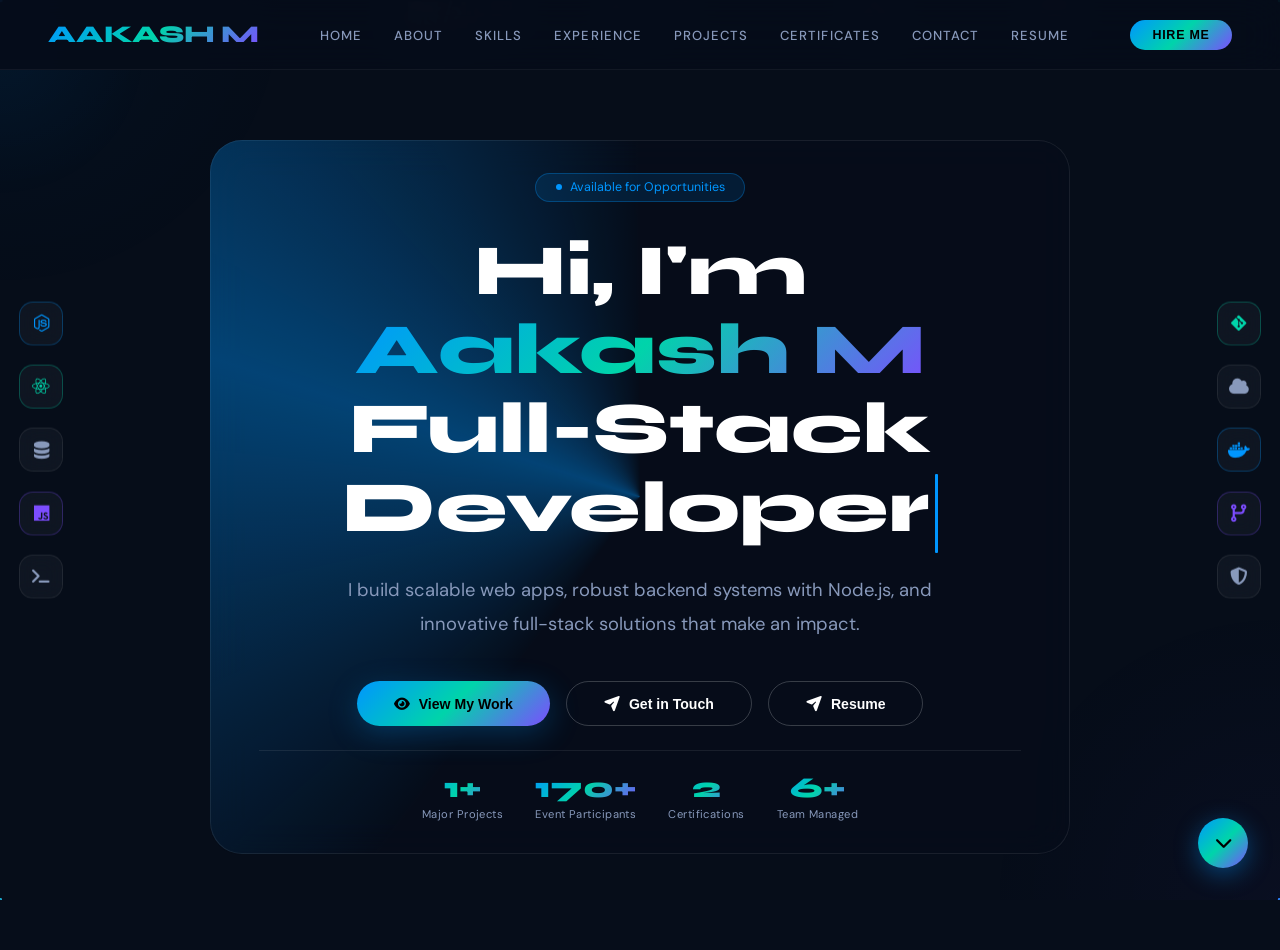
==== index.html @ 6f98de16 "Update index.html" ====
<!DOCTYPE html>
<html lang="en">

<head>
  <meta charset="UTF-8">
  <meta name="viewport" content="width=device-width, initial-scale=1.0, viewport-fit=cover">
  <title>Aakash M | Full-Stack Dev Portfolio</title>
  <link
    href="https://fonts.googleapis.com/css2?family=Syne:wght@400;600;700;800&family=DM+Sans:wght@300;400;500;600;700&display=swap"
    rel="stylesheet">
  <link rel="stylesheet" href="css/all.min.css">
  <link rel="icon" href="image/dp.png" type="image/png">
  <style>
    * {
      margin: 0;
      padding: 0;
      box-sizing: border-box;
    }

    :root {
      --c1: #0096FF;
      --c2: #00D4AA;
      --c3: #7C4DFF;
      --c4: #00B0FF;
      --bg: #060D1A;
      --bg2: #0d1525;
      --bg3: #1a2235;
      --text: #FFFFFF;
      --muted: #8899BB;
      --grad: linear-gradient(135deg, #0096FF, #00D4AA, #7C4DFF);
      --grad2: linear-gradient(135deg, #00D4AA, #0096FF);
    }

    body {
      font-family: 'DM Sans', sans-serif;
      background: var(--bg);
      color: var(--text);
      overflow: hidden;
      height: 100vh;
    }

    /* INTRO SPLASH */
    #intro-splash {
      position: fixed;
      inset: 0;
      z-index: 9999;
      background: var(--bg);
      display: flex;
      align-items: center;
      justify-content: center;
      flex-direction: column;
      animation: splashOut 0.7s ease 2.8s forwards;
    }

    @keyframes splashOut {
      to {
        opacity: 0;
        visibility: hidden;
        pointer-events: none;
      }
    }

    .splash-media {
      width: 140px;
      height: 140px;
      border-radius: 50%;
      overflow: hidden;
      box-shadow: 0 0 0 0 rgba(0, 150, 255, 0.4);
      animation: splashPop 0.8s cubic-bezier(0.2, 0.9, 0.4, 1.1) 0.1s both, splashPulse 1.5s infinite 1s;
      border: 3px solid var(--c1);
      margin-bottom: 0.5rem;
      background: var(--bg3);
    }

    .splash-media video,
    .splash-media img {
      width: 100%;
      height: 100%;
      object-fit: cover;
    }

    @keyframes splashPop {
      from {
        opacity: 0;
        transform: scale(0.5) translateY(20px);
      }

      to {
        opacity: 1;
        transform: scale(1) translateY(0);
      }
    }

    @keyframes splashPulse {
      0% {
        box-shadow: 0 0 0 0 rgba(0, 150, 255, 0.5)
      }

      70% {
        box-shadow: 0 0 0 25px rgba(0, 150, 255, 0)
      }

      100% {
        box-shadow: 0 0 0 0 rgba(0, 150, 255, 0)
      }
    }

    .page-loader {
      position: fixed;
      inset: 0;
      z-index: 1005;
      background: var(--bg);
      display: flex;
      flex-direction: column;
      align-items: center;
      justify-content: center;
      opacity: 0;
      visibility: hidden;
      transition: opacity 0.35s ease, visibility 0.35s ease;
    }

    .page-loader.active {
      opacity: 1;
      visibility: visible;
    }

    .premium-loader {
      width: 65px;
      height: 65px;
      border-radius: 50%;
      position: relative;
      box-shadow: inset 0 0 0 3px rgba(255, 255, 255, 0.06);
    }

    .premium-loader::before,
    .premium-loader::after {
      content: '';
      position: absolute;
      inset: 0;
      border-radius: 50%;
      border: 3px solid transparent;
    }

    .premium-loader::before {
      border-top-color: var(--c1);
      border-bottom-color: var(--c3);
      animation: spinRing 1.5s cubic-bezier(0.68, -0.55, 0.265, 1.55) infinite;
      filter: drop-shadow(0 0 8px var(--c1));
    }

    .premium-loader::after {
      border-left-color: var(--c2);
      border-right-color: var(--c1);
      inset: 10px;
      animation: spinRing 1.2s linear infinite reverse;
    }

    .pl-text {
      margin-top: 1.5rem;
      font-family: 'Syne', sans-serif;
      font-weight: 800;
      font-size: 0.85rem;
      letter-spacing: 0.25em;
      background: var(--grad);
      -webkit-background-clip: text;
      background-clip: text;
      -webkit-text-fill-color: transparent;
      animation: pulseText 1.5s ease-in-out infinite;
    }

    @keyframes pulseText {

      0%,
      100% {
        opacity: 0.4;
        transform: scale(0.98);
      }

      50% {
        opacity: 1;
        transform: scale(1);
      }
    }

    .splash-bar-wrap {
      width: 200px;
      height: 3px;
      background: rgba(255, 255, 255, 0.1);
      border-radius: 3px;
      margin-top: 2rem;
      overflow: hidden;
    }

    .splash-bar {
      height: 100%;
      background: var(--grad);
      border-radius: 3px;
      animation: splashLoad 2.2s ease 0.5s both;
    }

    @keyframes splashLoad {
      from {
        width: 0
      }

      to {
        width: 100%
      }
    }

    .splash-sub {
      font-size: 0.8rem;
      letter-spacing: 0.2em;
      color: var(--muted);
      text-transform: uppercase;
      margin-top: 1rem;
      animation: fadeIn 0.5s ease 0.8s both;
    }

    @keyframes fadeIn {
      from {
        opacity: 0
      }

      to {
        opacity: 1
      }
    }

    #particles-canvas {
      position: fixed;
      inset: 0;
      z-index: 0;
      pointer-events: none;
    }

    .video-background {
      position: fixed;
      inset: 0;
      z-index: -2;
      overflow: hidden;
    }

    .video-background video {
      position: absolute;
      top: 50%;
      left: 50%;
      min-width: 100%;
      min-height: 100%;
      transform: translate(-50%, -50%);
      object-fit: cover;
    }

    .video-overlay {
      position: fixed;
      inset: 0;
      background: rgba(6, 13, 26, 0.88);
      z-index: -1;
    }

    nav {
      position: fixed;
      top: 0;
      left: 0;
      right: 0;
      z-index: 1000;
      background: rgba(6, 13, 26, 0.92);
      backdrop-filter: blur(20px);
      border-bottom: 1px solid rgba(255, 255, 255, 0.05);
      display: flex;
      align-items: center;
      justify-content: space-between;
      padding: 0 3rem;
      height: 70px;
    }

    .nav-logo {
      font-family: 'Syne', sans-serif;
      font-weight: 800;
      font-size: 1.5rem;
      background: var(--grad);
      -webkit-background-clip: text;
      background-clip: text;
      -webkit-text-fill-color: transparent;
      cursor: pointer;
      letter-spacing: -0.01em;
    }

    .nav-links {
      display: flex;
      gap: 2rem;
      list-style: none;
    }

    .nav-links a {
      text-decoration: none;
      color: var(--muted);
      font-size: 0.82rem;
      font-weight: 500;
      letter-spacing: 0.08em;
      text-transform: uppercase;
      transition: color 0.2s;
      cursor: pointer;
      position: relative;
    }

    .nav-links a::after {
      content: '';
      position: absolute;
      bottom: -4px;
      left: 0;
      width: 0;
      height: 2px;
      background: var(--grad);
      border-radius: 2px;
      transition: width 0.3s;
    }

    .nav-links a:hover,
    .nav-links a.active-page-link {
      color: #fff;
    }

    .nav-links a.active-page-link::after {
      width: 100%;
    }

    .nav-cta {
      background: var(--grad);
      color: #000;
      font-weight: 700;
      font-size: 0.78rem;
      padding: 0.5rem 1.4rem;
      border-radius: 50px;
      cursor: pointer;
      border: none;
      letter-spacing: 0.06em;
      text-transform: uppercase;
      transition: all 0.2s;
    }

    .nav-cta:hover {
      opacity: 0.82;
      transform: scale(1.05);
    }

    .hamburger {
      display: none;
      flex-direction: column;
      gap: 5px;
      cursor: pointer;
      background: none;
      border: none;
      padding: 4px;
    }

    .hamburger span {
      display: block;
      width: 22px;
      height: 2px;
      background: var(--text);
      border-radius: 2px;
      transition: all 0.3s;
    }

    .mobile-menu {
      display: none;
      position: fixed;
      top: 70px;
      left: 0;
      right: 0;
      background: rgba(6, 13, 26, 0.98);
      backdrop-filter: blur(20px);
      border-bottom: 1px solid rgba(255, 255, 255, 0.06);
      padding: 1.6rem 2.5rem;
      z-index: 999;
      flex-direction: column;
      gap: 1.4rem;
    }

    .mobile-menu.open {
      display: flex;
    }

    .mobile-menu a {
      text-decoration: none;
      color: var(--muted);
      font-size: 1rem;
      font-weight: 500;
      transition: color 0.2s;
      cursor: pointer;
    }

    .mobile-menu a:hover {
      color: #fff;
    }

    .page-container {
      position: relative;
      width: 100%;
      height: calc(100vh - 50px);
      margin-top: 50px;
      overflow: hidden;
    }

    .page {
      position: absolute;
      top: 0;
      left: 0;
      width: 100%;
      height: 100%;
      opacity: 0;
      visibility: hidden;
      transition: none;
      z-index: 1;
      overflow: hidden;
    }

    .page.active-page {
      opacity: 1;
      visibility: visible;
      transition: none;
      position: relative;
      z-index: 10;
      overflow: hidden;
    }

    section {
      padding: 2rem 2rem 1rem;
      position: relative;
      height: 100%;
      overflow-y: auto;
      overflow-x: hidden;
      scrollbar-width: none;
      -ms-overflow-style: none;
    }

    section::-webkit-scrollbar {
      display: none;
    }

    .section-inner {
      max-width: 1200px;
      margin: 0 auto;
    }

    .sec-label {
      display: inline-block;
      font-size: 0.72rem;
      font-weight: 600;
      letter-spacing: 0.14em;
      text-transform: uppercase;
      color: var(--c1);
      margin-bottom: 0.6rem;
    }

    .sec-title {
      font-family: 'Syne', sans-serif;
      font-weight: 800;
      font-size: clamp(1.8rem, 3.8vw, 2.8rem);
      line-height: 1.2;
      margin-bottom: 1rem;
    }

    .sec-title .acc {
      background: var(--grad);
      -webkit-background-clip: text;
      background-clip: text;
      -webkit-text-fill-color: transparent;
    }

    .sec-sub {
      color: var(--muted);
      font-size: 1rem;
      line-height: 1.8;
      max-width: 600px;
      margin-bottom: 3.5rem;
    }

    .gradient-text {
      background: var(--grad);
      -webkit-background-clip: text;
      background-clip: text;
      -webkit-text-fill-color: transparent;
    }

    .side-visual {
      position: fixed;
      top: 50%;
      transform: translateY(-50%);
      z-index: 5;
      pointer-events: none;
      display: flex;
      flex-direction: column;
      gap: 1.2rem;
      align-items: center;
    }

    .side-visual.left {
      left: 1.2rem;
    }

    .side-visual.right {
      right: 1.2rem;
    }

    .side-icon-box {
      width: 44px;
      height: 44px;
      border-radius: 14px;
      background: rgba(255, 255, 255, 0.04);
      backdrop-filter: blur(10px);
      border: 1px solid rgba(255, 255, 255, 0.08);
      display: flex;
      align-items: center;
      justify-content: center;
      font-size: 1.1rem;
      color: var(--muted);
      animation: floatBob 4s ease-in-out infinite;
      transition: all 0.3s;
    }

    .side-icon-box:nth-child(2) {
      animation-delay: 0.5s;
    }

    .side-icon-box:nth-child(3) {
      animation-delay: 1s;
    }

    .side-icon-box:nth-child(4) {
      animation-delay: 1.5s;
    }

    .side-icon-box:nth-child(5) {
      animation-delay: 2s;
    }

    @keyframes floatBob {

      0%,
      100% {
        transform: translateY(0)
      }

      50% {
        transform: translateY(-8px)
      }
    }

    .side-icon-box.glow-c1 {
      border-color: rgba(0, 150, 255, 0.3);
      color: var(--c1);
    }

    .side-icon-box.glow-c2 {
      border-color: rgba(0, 212, 170, 0.3);
      color: var(--c2);
    }

    .side-icon-box.glow-c3 {
      border-color: rgba(124, 77, 255, 0.3);
      color: var(--c3);
    }

    .hero {
      min-height: auto;
      height: 100%;
      display: block;
      text-align: center;
      padding: 0;
      position: relative;
    }

    .hero-banner {
      min-height: calc(100vh - 70px);
      display: flex;
      align-items: center;
      justify-content: center;
      padding: 2rem;
      width: 100%;
      position: relative;
    }

    .home-3d-section {
      perspective: 1500px;
      transform-style: preserve-3d;
      opacity: 0;
      transform: perspective(1500px) rotateX(12deg) translateY(60px) scale(0.96);
      transition: transform 1.2s cubic-bezier(0.2, 0.8, 0.2, 1), opacity 1.2s ease;
      transform-origin: top center;
      margin-bottom: 2rem;
    }

    .home-3d-section.opened {
      opacity: 1;
      transform: perspective(1500px) rotateX(0deg) translateY(0) scale(1);
    }

    .home-3d-section section {
      height: auto !important;
      overflow: visible !important;
      padding: 6rem 2rem 4rem !important;
      border-top: 1px solid rgba(255, 255, 255, 0.05);
    }

    @media (max-width: 768px) {
      .home-3d-section {
        transform: perspective(800px) rotateX(6deg) translateY(30px) scale(0.98);
        margin-bottom: 1rem;
      }

      .home-3d-section.opened {
        transform: perspective(800px) rotateX(0deg) translateY(0) scale(1);
      }

      .home-3d-section section {
        padding: 4rem 1rem 3rem !important;
      }
    }

    .hero-content {
      background: rgba(6, 13, 26, 0.5);
      backdrop-filter: blur(18px);
      padding: 2rem 3rem;
      border-radius: 32px;
      border: 1px solid rgba(255, 255, 255, 0.08);
      max-width: 860px;
      position: relative;
      animation: heroIn 1s cubic-bezier(0.2, 0.9, 0.4, 1.1) 3s both;
    }

    @keyframes heroIn {
      from {
        opacity: 0;
        transform: translateY(40px)
      }

      to {
        opacity: 1;
        transform: translateY(0)
      }
    }

    .hero-content::before {
      content: '';
      position: absolute;
      inset: -1px;
      border-radius: 32px;
      background: conic-gradient(from 0deg, transparent 60%, rgba(0, 150, 255, 0.4) 80%, transparent 100%);
      animation: rotateBorder 6s linear infinite;
      z-index: -1;
    }

    @keyframes rotateBorder {
      to {
        transform: rotate(360deg)
      }
    }

    .hero-tag {
      display: inline-flex;
      align-items: center;
      gap: 8px;
      background: rgba(0, 150, 255, .12);
      border: 1px solid rgba(0, 150, 255, .3);
      color: var(--c1);
      font-size: .78rem;
      padding: .35rem 1.2rem;
      border-radius: 50px;
      margin-bottom: 1.8rem;
    }

    .hero-tag-dot {
      width: 6px;
      height: 6px;
      background: var(--c1);
      border-radius: 50%;
      animation: pulse 1.6s infinite;
    }

    @keyframes pulse {

      0%,
      100% {
        opacity: 1;
        transform: scale(1)
      }

      50% {
        opacity: .4;
        transform: scale(.65)
      }
    }

    .hero h1 {
      font-family: 'Syne', sans-serif;
      font-weight: 800;
      font-size: clamp(2.2rem, 6vw, 4.5rem);
      margin-bottom: 1.25rem;
      line-height: 1.1;
    }

    .hero p {
      font-size: clamp(0.95rem, 1.8vw, 1.15rem);
      color: var(--muted);
      line-height: 1.85;
      max-width: 600px;
      margin: 0 auto 2.5rem;
    }

    .hero-btns {
      display: flex;
      gap: 1rem;
      justify-content: center;
      flex-wrap: wrap;
    }

    .btn-primary,
    .btn-outline {
      padding: .85rem 2.3rem;
      border-radius: 50px;
      font-weight: 700;
      font-size: .88rem;
      cursor: pointer;
      transition: all .3s;
    }

    .btn-primary {
      background: var(--grad);
      color: #000;
      border: none;
      box-shadow: 0 8px 30px rgba(0, 150, 255, 0.25);
    }

    .btn-primary:hover {
      opacity: .85;
      transform: translateY(-3px);
      box-shadow: 0 14px 40px rgba(0, 150, 255, 0.4);
    }

    .btn-outline {
      background: transparent;
      color: var(--text);
      border: 1px solid rgba(255, 255, 255, .2);
    }

    .btn-outline:hover {
      border-color: var(--c2);
      transform: translateY(-3px);
      background: rgba(0, 212, 170, .08);
    }

    .hero-stats {
      display: flex;
      gap: 2rem;
      justify-content: center;
      margin-top: 1.5rem;
      border-top: 1px solid rgba(255, 255, 255, .08);
      padding-top: 1.2rem;
      flex-wrap: wrap;
    }

    .stat-num {
      font-family: 'Syne', sans-serif;
      font-weight: 800;
      font-size: 1.8rem;
      background: var(--grad);
      -webkit-background-clip: text;
      background-clip: text;
      -webkit-text-fill-color: transparent;
    }

    .stat-label {
      font-size: 0.7rem;
      color: var(--muted);
      margin-top: 2px;
      letter-spacing: 0.04em;
    }

    .typing-cursor {
      display: inline-block;
      width: 3px;
      height: 1.1em;
      background: var(--c1);
      margin-left: 5px;
      animation: blink 1s infinite;
      vertical-align: middle;
      border-radius: 1px;
    }

    @keyframes blink {

      0%,
      100% {
        opacity: 1
      }

      50% {
        opacity: 0
      }
    }

    .scroll-ind {
      display: none;
    }

    .scroll-arrow {
      display: none;
    }

    .tech-float-wrap {
      position: fixed;
      inset: 0;
      pointer-events: none;
      z-index: 1;
      overflow: hidden;
    }

    .tf-icon {
      position: absolute;
      font-size: 1.8rem;
      opacity: 0.07;
      animation: tfFloat linear infinite;
      color: #fff;
    }

    @keyframes tfFloat {
      0% {
        transform: translateY(100vh) rotate(0deg);
        opacity: 0;
      }

      10% {
        opacity: 0.07;
      }

      90% {
        opacity: 0.07;
      }

      100% {
        transform: translateY(-120px) rotate(360deg);
        opacity: 0;
      }
    }

    .about-grid {
      display: grid;
      grid-template-columns: 1fr 1.4fr;
      gap: 5rem;
      align-items: center;
    }

    .avatar-container {
      position: relative;
      display: flex;
      flex-direction: column;
      align-items: center;
      gap: 1.5rem;
    }

    .avatar-ring {
      width: 260px;
      height: 260px;
      border-radius: 50%;
      padding: 4px;
      margin: 0 auto;
      position: relative;
      z-index: 1;
    }

    .avatar-ring::before {
      content: '';
      position: absolute;
      inset: 0;
      border-radius: 50%;
      z-index: -1;
      background: conic-gradient(from 0deg, #0096FF, #00D4AA, #7C4DFF, #00B0FF, #0096FF);
      animation: spinRing 12s linear infinite;
    }

    @keyframes spinRing {
      to {
        transform: rotate(360deg)
      }
    }

    .avatar-inner {
      width: 100%;
      height: 100%;
      border-radius: 50%;
      background: var(--bg3);
      display: flex;
      align-items: center;
      justify-content: center;
      overflow: hidden;
    }

    .avatar-inner img {
      width: 100%;
      height: 100%;
      object-fit: cover;
      border-radius: 50%;
    }

    .avatar-initials {
      font-family: 'Syne', sans-serif;
      font-weight: 800;
      font-size: 3.2rem;
      background: var(--grad);
      -webkit-background-clip: text;
      background-clip: text;
      -webkit-text-fill-color: transparent;
    }

    .avatar-badge {
      position: absolute;
      background: rgba(13, 21, 37, 0.9);
      backdrop-filter: blur(10px);
      border: 1px solid rgba(255, 255, 255, 0.12);
      border-radius: 12px;
      padding: 0.5rem 0.9rem;
      font-size: 0.73rem;
      font-weight: 600;
      display: flex;
      align-items: center;
      gap: 6px;
      animation: badgeFloat 3s ease-in-out infinite;
      white-space: nowrap;
    }

    .avatar-badge.b1 {
      top: 10px;
      right: -30px;
      color: var(--c1);
      border-color: rgba(0, 150, 255, 0.3);
    }

    .avatar-badge.b2 {
      bottom: 30px;
      right: -40px;
      color: var(--c2);
      border-color: rgba(0, 212, 170, 0.3);
      animation-delay: 1s;
    }

    .avatar-badge.b3 {
      bottom: 80px;
      left: -30px;
      color: var(--c3);
      border-color: rgba(124, 77, 255, 0.3);
      animation-delay: 2s;
    }

    @keyframes badgeFloat {

      0%,
      100% {
        transform: translateY(0)
      }

      50% {
        transform: translateY(-7px)
      }
    }

    .about-text p {
      color: var(--muted);
      line-height: 1.9;
      margin-bottom: 1rem;
    }

    .about-highlight {
      background: rgba(0, 150, 255, .07);
      padding: 1.4rem 1.6rem;
      border-radius: 16px;
      border-left: 3px solid var(--c1);
      margin: 1.5rem 0;
    }

    .pill {
      padding: .35rem .9rem;
      border-radius: 50px;
      font-size: .78rem;
      border: 1px solid rgba(255, 255, 255, .1);
      background: rgba(255, 255, 255, 0.03);
      display: inline-block;
      margin: 0.2rem;
      transition: all .2s;
    }

    .pill:hover {
      border-color: var(--c1);
      color: var(--c1);
      transform: translateY(-2px);
    }

    .skills-grid {
      display: grid;
      grid-template-columns: repeat(auto-fit, minmax(280px, 1fr));
      gap: 1.8rem;
      margin-top: 1rem;
    }

    .skill-card {
      background: rgba(13, 21, 37, 0.8);
      backdrop-filter: blur(12px);
      border: 1px solid rgba(255, 255, 255, .07);
      border-radius: 22px;
      padding: 1.8rem;
      transition: all .35s;
      position: relative;
      overflow: hidden;
    }

    .skill-card::before {
      content: '';
      position: absolute;
      inset: 0;
      border-radius: 22px;
      background: var(--grad);
      opacity: 0;
      transition: opacity 0.3s;
      z-index: -1;
    }

    .skill-card:hover {
      transform: translateY(-8px);
      border-color: var(--c1);
      box-shadow: 0 20px 50px rgba(0, 150, 255, 0.15);
    }

    .skill-card:hover::before {
      opacity: 0.05;
    }

    .sk-bar-bg {
      background: rgba(255, 255, 255, .07);
      border-radius: 50px;
      height: 5px;
      margin-top: 12px;
    }

    .sk-bar-fill {
      height: 100%;
      border-radius: 50px;
      background: var(--grad);
      width: 0;
      transition: width 1.2s cubic-bezier(0.4, 0, 0.2, 1);
    }

    .timeline {
      position: relative;
      padding-left: 3rem;
    }

    .timeline::before {
      content: '';
      position: absolute;
      left: 1rem;
      top: 0;
      bottom: 0;
      width: 2px;
      background: linear-gradient(to bottom, var(--c1), var(--c3), var(--c2));
      border-radius: 2px;
    }

    .tl-item {
      margin-bottom: 2.8rem;
      position: relative;
    }

    .tl-dot {
      position: absolute;
      left: -2.2rem;
      top: .5rem;
      width: 18px;
      height: 18px;
      border-radius: 50%;
      background: var(--grad);
      box-shadow: 0 0 0 4px var(--bg), 0 0 20px rgba(0, 150, 255, 0.5);
    }

    .tl-date {
      font-size: 0.75rem;
      color: var(--c1);
      font-weight: 600;
      letter-spacing: 0.08em;
      margin-bottom: 0.4rem;
      text-transform: uppercase;
    }

    .tl-role {
      font-family: 'Syne', sans-serif;
      font-weight: 700;
      font-size: 1.15rem;
      margin-bottom: 0.2rem;
    }

    .tl-company {
      color: var(--c2);
      font-size: 0.85rem;
      font-weight: 600;
      margin-bottom: 0.6rem;
    }

    .tl-desc {
      color: var(--muted);
      font-size: 0.92rem;
      line-height: 1.75;
    }

    .tl-badge {
      display: inline-block;
      padding: .25rem .7rem;
      border-radius: 50px;
      border: 1px solid rgba(0, 150, 255, 0.3);
      color: var(--c1);
      font-size: 0.7rem;
      font-weight: 600;
      margin-top: 0.6rem;
      margin-right: 0.3rem;
    }

    .projects-grid {
      display: grid;
      grid-template-columns: repeat(auto-fit, minmax(300px, 1fr));
      gap: 2rem;
    }

    .proj-card {
      background: rgba(13, 21, 37, 0.8);
      backdrop-filter: blur(12px);
      border: 1px solid rgba(255, 255, 255, .07);
      border-radius: 24px;
      padding: 2rem;
      transition: all .35s;
      position: relative;
      overflow: hidden;
      cursor: pointer;
    }

    .proj-card:hover {
      transform: translateY(-8px) scale(1.01);
      border-color: rgba(0, 212, 170, 0.4);
      box-shadow: 0 20px 50px rgba(0, 212, 170, 0.1);
    }

    .proj-icon-wrap {
      width: 60px;
      height: 60px;
      border-radius: 18px;
      background: rgba(255, 255, 255, 0.05);
      display: flex;
      align-items: center;
      justify-content: center;
      margin-bottom: 1.2rem;
      font-size: 1.5rem;
      transition: transform 0.3s;
    }

    .proj-card:hover .proj-icon-wrap {
      transform: scale(1.1) rotate(-5deg);
    }

    .proj-tags {
      display: flex;
      flex-wrap: wrap;
      gap: 0.4rem;
      margin-top: 1rem;
    }

    .proj-tag {
      padding: .2rem .6rem;
      border-radius: 6px;
      font-size: 0.68rem;
      font-weight: 600;
      background: rgba(0, 150, 255, 0.1);
      color: var(--c1);
      border: 1px solid rgba(0, 150, 255, 0.2);
    }

    .proj-links {
      display: flex;
      gap: 0.8rem;
      margin-top: 1.2rem;
    }

    .plink {
      display: inline-flex;
      align-items: center;
      gap: 6px;
      padding: .4rem .9rem;
      border-radius: 50px;
      border: 1px solid rgba(255, 255, 255, .15);
      color: var(--muted);
      text-decoration: none;
      font-size: 0.78rem;
      transition: all .2s;
    }

    .plink:hover {
      border-color: var(--c1);
      color: var(--c1);
    }

    .plink.live {
      background: var(--grad);
      color: #000;
      border: none;
      font-weight: 700;
    }

    .certs-grid {
      display: grid;
      grid-template-columns: repeat(auto-fit, minmax(260px, 1fr));
      gap: 1.8rem;
    }

    .cert-card {
      background: rgba(13, 21, 37, 0.8);
      backdrop-filter: blur(12px);
      border: 1px solid rgba(255, 255, 255, .07);
      border-radius: 20px;
      padding: 1.8rem;
      display: flex;
      flex-direction: column;
      gap: 1rem;
      transition: all .3s;
      position: relative;
      overflow: hidden;
    }

    .cert-card::after {
      content: '';
      position: absolute;
      top: -30px;
      right: -30px;
      width: 80px;
      height: 80px;
      border-radius: 50%;
      background: var(--grad);
      opacity: 0.05;
    }

    .cert-card:hover {
      transform: translateY(-6px);
      border-color: rgba(0, 212, 170, 0.3);
    }

    .cert-icon {
      font-size: 2rem;
    }

    .cert-badge {
      display: inline-block;
      padding: .2rem .6rem;
      border-radius: 50px;
      font-size: 0.65rem;
      font-weight: 700;
      background: rgba(0, 212, 170, 0.1);
      color: var(--c2);
      border: 1px solid rgba(0, 212, 170, 0.25);
      letter-spacing: 0.06em;
      text-transform: uppercase;
    }

    .contact-box {
      background: rgba(13, 21, 37, 0.7);
      backdrop-filter: blur(20px);
      border-radius: 32px;
      padding: 4rem 3rem;
      text-align: center;
      max-width: 820px;
      margin: 0 auto;
      border: 1px solid rgba(255, 255, 255, 0.07);
      position: relative;
      overflow: hidden;
    }

    .contact-box::before {
      content: '';
      position: absolute;
      top: -100px;
      right: -100px;
      width: 300px;
      height: 300px;
      border-radius: 50%;
      background: radial-gradient(circle, rgba(0, 150, 255, 0.12), transparent 70%);
    }

    .clink {
      display: inline-flex;
      align-items: center;
      gap: .6rem;
      padding: .75rem 1.8rem;
      border-radius: 50px;
      border: 1px solid rgba(255, 255, 255, .15);
      color: var(--muted);
      text-decoration: none;
      margin: 0.3rem;
      transition: all .25s;
      font-size: 0.9rem;
    }

    .clink.main {
      background: var(--grad);
      color: #000;
      border: none;
      font-weight: 700;
    }

    .clink:hover {
      border-color: var(--c1);
      color: #fff;
      transform: translateY(-2px);
    }

    .contact-grid {
      display: grid;
      grid-template-columns: repeat(auto-fit, minmax(200px, 1fr));
      gap: 1.5rem;
      margin: 2.5rem 0;
      text-align: left;
    }

    .contact-item {
      background: rgba(255, 255, 255, 0.03);
      border: 1px solid rgba(255, 255, 255, 0.07);
      border-radius: 16px;
      padding: 1.2rem;
    }

    .contact-item-icon {
      font-size: 1.3rem;
      margin-bottom: 0.6rem;
    }

    .contact-item-label {
      font-size: 0.7rem;
      color: var(--muted);
      text-transform: uppercase;
      letter-spacing: 0.08em;
      margin-bottom: 0.3rem;
    }

    .contact-item-val {
      font-size: 0.9rem;
      font-weight: 600;
    }

    footer {
      padding: 2rem;
      text-align: center;
      border-top: 1px solid rgba(255, 255, 255, .05);
      color: var(--muted);
      font-size: .78rem;
    }

    #btt {
      display: none !important;
    }

    /* Fixed scroll arrow button */
    #scrollArrowBtn {
      position: fixed;
      bottom: 2rem;
      right: 2rem;
      width: 50px;
      height: 50px;
      border-radius: 50%;
      background: var(--grad);
      border: none;
      cursor: pointer;
      z-index: 999;
      color: #000;
      font-weight: bold;
      box-shadow: 0 6px 25px rgba(0, 150, 255, 0.4);
      transition: all 0.3s cubic-bezier(0.4, 0, 0.2, 1);
      display: flex;
      align-items: center;
      justify-content: center;
      font-size: 1.1rem;
    }

    #scrollArrowBtn:hover {
      transform: scale(1.15);
      box-shadow: 0 10px 35px rgba(0, 150, 255, 0.5);
    }

    #scrollArrowBtn .arrow-icon {
      transition: transform 0.3s ease;
      display: flex;
      align-items: center;
      justify-content: center;
    }

    #scrollArrowBtn.flip .arrow-icon {
      transform: rotate(180deg);
    }

    #scrollArrowBtn.pulse {
      animation: scrollBtnPulse 2s ease-in-out infinite;
    }

    @keyframes scrollBtnPulse {

      0%,
      100% {
        box-shadow: 0 6px 25px rgba(0, 150, 255, 0.4)
      }

      50% {
        box-shadow: 0 6px 25px rgba(0, 150, 255, 0.7), 0 0 0 8px rgba(0, 150, 255, 0.1)
      }
    }

    .nav-progress {
      position: fixed;
      top: 70px;
      left: 0;
      height: 2px;
      background: var(--grad);
      z-index: 1001;
      transition: width 0.4s ease;
      pointer-events: none;
    }

    /* Pages with lots of content get internal scroll */
    #page-home section,
    #page-skills section,
    #page-certificates section,
    #page-projects section,
    #page-contact section,
    #page-experience section,
    #page-about section {
      padding-top: 2rem;
      overflow-y: auto;
      overflow-x: hidden;
      scrollbar-width: none;
      -ms-overflow-style: none;
    }

    #page-home section::-webkit-scrollbar,
    #page-skills section::-webkit-scrollbar,
    #page-certificates section::-webkit-scrollbar,
    #page-projects section::-webkit-scrollbar,
    #page-contact section::-webkit-scrollbar,
    #page-experience section::-webkit-scrollbar,
    #page-about section::-webkit-scrollbar {
      display: none;
    }

    .corner-deco {
      position: fixed;
      width: 300px;
      height: 300px;
      pointer-events: none;
      z-index: 2;
      opacity: 0.035;
    }

    .corner-deco.tl {
      top: 0;
      left: 0;
      background: radial-gradient(circle at top left, var(--c1), transparent 70%);
    }

    .corner-deco.br {
      bottom: 0;
      right: 0;
      background: radial-gradient(circle at bottom right, var(--c3), transparent 70%);
    }

    .reveal {
      opacity: 0;
      transform: translateY(24px);
      transition: opacity 0.7s ease, transform 0.7s ease;
    }

    .reveal.visible {
      opacity: 1;
      transform: translateY(0);
    }

    .reveal-left {
      opacity: 0;
      transform: translateX(-30px);
      transition: opacity 0.7s ease, transform 0.7s ease;
    }

    .reveal-left.visible {
      opacity: 1;
      transform: translateX(0);
    }

    .reveal-right {
      opacity: 0;
      transform: translateX(30px);
      transition: opacity 0.7s ease, transform 0.7s ease;
    }

    .reveal-right.visible {
      opacity: 1;
      transform: translateX(0);
    }

    .cursor-glow {
      position: fixed;
      width: 300px;
      height: 300px;
      border-radius: 50%;
      background: radial-gradient(circle, rgba(0, 150, 255, 0.05), transparent 70%);
      pointer-events: none;
      z-index: 0;
      transform: translate(-50%, -50%);
      transition: left 0.1s ease, top 0.1s ease;
    }

    @media(max-width:940px) {
      .about-grid {
        grid-template-columns: 1fr;
        text-align: center;
      }

      .about-text {
        padding-top: 1.5rem;
      }

      .side-visual {
        display: none;
      }

      .section-inner {
        padding: 0 1rem;
      }
    }

    @media(max-width:860px) {

      .nav-links,
      .nav-cta {
        display: none;
      }

      .hamburger {
        display: flex;
      }

      nav {
        padding: 1rem 1rem;
        height: auto;
      }

      .hero {
        padding: 1rem 1rem;
      }

      .hero-content {
        width: 100%;
        padding: 1.5rem 1.2rem;
      }

      .hero h1 {
        font-size: clamp(2rem, 8vw, 3rem);
      }

      .hero p {
        max-width: 100%;
      }

      .hero-btns {
        justify-content: center;
        gap: 0.9rem;
      }

      .mobile-menu {
        padding: 1.6rem 1.25rem;
      }
    }

    @media(max-width:560px) {
      .hero {
        padding: 0.5rem 0.9rem;
      }

      .hero-content {
        padding: 1.2rem 1rem;
        border-radius: 24px;
      }

      .hero h1 {
        font-size: 1.6rem;
      }

      .hero p {
        font-size: 0.9rem;
        line-height: 1.7;
      }

      .hero-btns {
        flex-direction: column;
        gap: 0.85rem;
      }

      .btn-primary,
      .btn-outline {
        width: 100%;
        max-width: 100%;
        padding: 0.95rem 1.25rem;
      }

      .hero-stats {
        gap: 1.2rem;
        flex-direction: column;
        align-items: center;
      }

      section {
        padding: 3rem 0.9rem;
      }

      .about-text,
      .about-avatar {
        width: 100%;
      }

      .sec-title {
        font-size: 2rem;
      }

      .sec-sub {
        margin: 0 auto 2rem;
      }

      .projects-grid,
      .skills-grid,
      .certs-grid,
      .contact-grid {
        grid-template-columns: 1fr;
      }

      .proj-card,
      .skill-card,
      .cert-card,
      .contact-item {
        border-radius: 20px;
      }

      .contact-box {
        padding: 2.2rem 1.5rem;
      }

      .contact-form-wrap {
        padding: 1.5rem;
      }
    }

    .contact-form-wrap {
      background: rgba(255, 255, 255, 0.02);
      border: 1px solid rgba(255, 255, 255, 0.05);
      border-radius: 24px;
      padding: 2.5rem;
      margin-top: 3rem;
      text-align: left;
    }

    .form-input {
      width: 100%;
      background: rgba(255, 255, 255, 0.03);
      border: 1px solid rgba(255, 255, 255, 0.1);
      border-radius: 12px;
      padding: 1.2rem;
      color: #fff;
      font-family: 'DM Sans', sans-serif;
      margin-bottom: 1.2rem;
      outline: none;
      transition: all 0.3s;
      font-size: 0.95rem;
    }

    .form-input:focus {
      border-color: var(--c1);
      background: rgba(0, 150, 255, 0.05);
      box-shadow: 0 0 0 4px rgba(0, 150, 255, 0.1);
    }

    .form-input::placeholder {
      color: rgba(255, 255, 255, 0.3);
    }

    @media(max-width:560px) {
      .contact-form-wrap {
        padding: 1.5rem;
        border-radius: 18px;
      }
    }

    .cert-modal-overlay {
      position: fixed;
      inset: 0;
      background: rgba(6, 13, 26, 0.95);
      z-index: 2000;
      display: flex;
      align-items: center;
      justify-content: center;
      opacity: 0;
      visibility: hidden;
      transition: all 0.3s ease;
      backdrop-filter: blur(8px);
    }

    .cert-modal-overlay.open {
      opacity: 1;
      visibility: visible;
    }

    .cert-modal-content {
      position: relative;
      width: 90%;
      max-width: 800px;
      background: var(--bg2);
      border: 1px solid rgba(255, 255, 255, 0.1);
      border-radius: 16px;
      padding: 1.5rem;
      transform: scale(0.9);
      transition: transform 0.3s cubic-bezier(0.2, 0.9, 0.4, 1.1);
      display: flex;
      flex-direction: column;
      align-items: center;
    }

    .cert-modal-overlay.open .cert-modal-content {
      transform: scale(1);
    }

    .cert-modal-close {
      position: absolute;
      top: -40px;
      right: 0;
      background: none;
      border: none;
      color: #fff;
      font-size: 2.5rem;
      cursor: pointer;
      line-height: 1;
    }

    .cert-modal-img {
      width: 100%;
      height: auto;
      border-radius: 8px;
      max-height: 70vh;
      object-fit: contain;
      background: #fff;
      margin-bottom: 0.5rem;
    }

    .cert-title-display {
      margin-top: 1.2rem;
      font-family: 'Syne', sans-serif;
      font-size: 1.3rem;
      color: var(--c2);
    }

    .view-cert-btn {
      background: transparent;
      border: 1px solid var(--c1);
      color: var(--c1);
      padding: 0.35rem 1rem;
      border-radius: 50px;
      font-size: 0.75rem;
      cursor: pointer;
      transition: all 0.2s;
      font-weight: 600;
      display: inline-flex;
      align-items: center;
      gap: 6px;
      margin-top: 0.4rem;
    }

    .view-cert-btn:hover {
      background: var(--c1);
      color: #000;
      box-shadow: 0 0 15px rgba(0, 150, 255, 0.4);
    }
  </style>
</head>

<body>

  <div id="intro-splash">
    <div class="splash-media">
      <!-- To use a video instead, replace the img with: <video autoplay muted loop playsinline><source src="video.mp4" type="video/mp4"></video> -->
      <img src="image/dp.png" alt="Aakash M">
    </div>
    <div class="splash-bar-wrap">
      <div class="splash-bar"></div>
    </div>
    <div class="splash-sub">Full-Stack Developer Â· Loading Portfolio</div>
  </div>

  <div class="page-loader" id="pageLoader">
    <div class="premium-loader"></div>
    <div class="pl-text">LOADING</div>
  </div>

  <div class="cursor-glow" id="cursorGlow"></div>
  <div class="corner-deco tl"></div>
  <div class="corner-deco br"></div>
  <div class="nav-progress" id="navProgress" style="width:0%"></div>
  <div class="tech-float-wrap" id="techFloatWrap"></div>
  <canvas id="particles-canvas"></canvas>

  <div class="video-background">
    <video autoplay muted loop playsinline>
      <source src="videos/q.mp4" type="video/mp4">
    </video>
  </div>
  <div class="video-overlay"></div>

  <div class="side-visual left">
    <div class="side-icon-box glow-c1"><i class="fab fa-node-js"></i></div>
    <div class="side-icon-box glow-c2"><i class="fab fa-react"></i></div>
    <div class="side-icon-box"><i class="fas fa-database"></i></div>
    <div class="side-icon-box glow-c3"><i class="fab fa-js"></i></div>
    <div class="side-icon-box"><i class="fas fa-terminal"></i></div>
  </div>
  <div class="side-visual right">
    <div class="side-icon-box glow-c2"><i class="fab fa-git-alt"></i></div>
    <div class="side-icon-box"><i class="fas fa-cloud"></i></div>
    <div class="side-icon-box glow-c1"><i class="fab fa-docker"></i></div>
    <div class="side-icon-box glow-c3"><i class="fas fa-code-branch"></i></div>
    <div class="side-icon-box"><i class="fas fa-shield-alt"></i></div>
  </div>

  <nav>
    <div class="nav-logo" data-page="home">AAKASH M</div>
    <ul class="nav-links">
      <li><a data-page="home">Home</a></li>
      <li><a data-page="about">About</a></li>
      <li><a data-page="skills">Skills</a></li>
      <li><a data-page="experience">Experience</a></li>
      <li><a data-page="projects">Projects</a></li>
      <li><a data-page="certificates">Certificates</a></li>
      <li><a data-page="contact">Contact</a></li>
      <li><a data-page="resume">Resume</a></li>
    </ul>
    <button class="nav-cta" data-page="contact">Hire Me</button>
    <button class="hamburger" id="ham"><span></span><span></span><span></span></button>
  </nav>
  <div class="mobile-menu" id="mobile-menu"></div>

  <div class="page-container" id="pageContainer">
    <div class="page active-page" id="page-home">
      <section class="hero">
        <div class="hero-banner">
          <div class="hero-content">
            <div class="hero-tag"><span class="hero-tag-dot"></span>Available for Opportunities</div>
            <h1>Hi, I'm <span class="gradient-text">Aakash M</span><br />
              <span id="typed-text">Full-Stack Developer</span><span class="typing-cursor"></span>
            </h1>
            <p>I build scalable web apps, robust backend systems with Node.js, and innovative full-stack solutions that
              make an impact.</p>
            <div class="hero-btns">
              <button class="btn-primary" data-page="projects"><i class="fas fa-eye"></i> &nbsp;View My Work</button>
              <button class="btn-outline" data-page="contact"><i class="fas fa-paper-plane"></i> &nbsp;Get in
                Touch</button>
              <button class="btn-outline" data-page="resume"><i class="fas fa-paper-plane"></i> &nbsp;Resume</button>
            </div>
            <div class="hero-stats">
              <div class="stat">
                <div class="stat-num" id="stat1">0</div>
                <div class="stat-label">Major Projects</div>
              </div>
              <div class="stat">
                <div class="stat-num" id="stat2">0</div>
                <div class="stat-label">Event Participants</div>
              </div>
              <div class="stat">
                <div class="stat-num" id="stat3">0</div>
                <div class="stat-label">Certifications</div>
              </div>
              <div class="stat">
                <div class="stat-num" id="stat4">0</div>
                <div class="stat-label">Team Managed</div>
              </div>
            </div>
          </div>
        </div>
      </section>
    </div>

    <div class="page" id="page-about">
      <section style="padding-top:3.5rem">
        <div class="section-inner">
          <div class="about-grid">
            <div class="about-avatar reveal-left">
              <div class="avatar-container">
                <div class="avatar-ring">
                  <div class="avatar-inner"><img src="image/dp.png" alt=""></div>
                </div>
                <div class="avatar-badge b1"><i class="fab fa-node-js"></i> Node.js Expert</div>
                <div class="avatar-badge b2"><i class="fas fa-star"></i> Top 10% Rank</div>
                <div class="avatar-badge b3"><i class="fas fa-users"></i> 500+ Events</div>
                <div
                  style="background:rgba(13,21,37,0.9);border:1px solid rgba(255,255,255,0.08);border-radius:14px;padding:1rem 1.2rem;font-family:monospace;font-size:0.75rem;line-height:1.8;margin-top:1rem;max-width:230px;text-align:left">
                  <span style="color:#7C4DFF">const</span> <span style="color:#0096FF">aakash</span> <span
                    style="color:#fff">=</span> {<br>
                  &nbsp;&nbsp;<span style="color:#00D4AA">role</span>: <span
                    style="color:#FFB347">"FullStack"</span>,<br>
                  &nbsp;&nbsp;<span style="color:#00D4AA">open</span>: <span style="color:#0096FF">true</span>,<br>
                  &nbsp;&nbsp;<span style="color:#00D4AA">coffee</span>: <span
                    style="color:#FFB347">Infinity</span><br>}
                </div>
              </div>
            </div>
            <div class="about-text reveal-right">
              <div class="sec-label">About Me</div>
              <h2 class="sec-title">Crafting digital experiences that <span class="acc">matter</span></h2>
              <p>I'm <strong>Aakash M</strong>, a passionate Computer Science student & full-stack developer focused on
                the Node.js ecosystem. I build fast, scalable, user-centric apps that solve real problems.</p>
              <p>My journey started with curiosity, evolving into a deep passion for web development. I've worked with
                IBM and coordinated large-scale tech symposiums, honing leadership and management skills.</p>
              <div class="about-highlight">
                <p><i class="fas fa-quote-left" style="color:var(--c1);margin-right:8px"></i> Clean code, exceptional
                  UX, and continuous learning drive everything I do. I thrive at the intersection of technology and
                  teamwork.</p>
              </div>
              <div style="display:flex;flex-wrap:wrap;gap:0.4rem;margin-top:1rem">
                <span class="pill"><i class="fab fa-node-js"></i> Node.js</span><span class="pill"><i
                    class="fab fa-react"></i> React.js</span><span class="pill"><i class="fas fa-database"></i>
                  MongoDB</span>
                <span class="pill"><i class="fab fa-js"></i> JavaScript</span><span class="pill"><i
                    class="fas fa-users"></i> Leadership</span><span class="pill"><i class="fas fa-project-diagram"></i>
                  REST APIs</span>
              </div>
            </div>
          </div>
        </div>
      </section>
    </div>

    <div class="page" id="page-skills">
      <section style="padding-top:1rem">
        <div class="section-inner">
          <div class="sec-label">Technical Expertise</div>
          <h2 class="sec-title reveal">My <span class="acc">Skill Stack</span></h2>
          <p class="sec-sub reveal">Built through hands-on development, internships, and continuous learning.</p>
          <div class="skills-grid">
            <div class="skill-card reveal"><i class="fab fa-node-js fa-2x" style="color:var(--c1)"></i>
              <h3 style="margin:12px 0 6px;font-family:'Syne',sans-serif">Backend Development</h3>
              <p style="color:var(--muted);font-size:0.85rem;margin-bottom:10px">Node.js, Express.js, REST APIs, JWT
                Auth, WebSockets</p>
              <div class="sk-bar-bg">
                <div class="sk-bar-fill" data-w="92%"></div>
              </div>
              <div style="text-align:right;font-size:0.72rem;color:var(--muted);margin-top:4px">92%</div>
            </div>
            <div class="skill-card reveal"><i class="fab fa-react fa-2x" style="color:var(--c2)"></i>
              <h3 style="margin:12px 0 6px;font-family:'Syne',sans-serif">Frontend Development</h3>
              <p style="color:var(--muted);font-size:0.85rem;margin-bottom:10px">React.js, Tailwind CSS, JavaScript
                ES6+, Responsive Design</p>
              <div class="sk-bar-bg">
                <div class="sk-bar-fill" data-w="88%"></div>
              </div>
              <div style="text-align:right;font-size:0.72rem;color:var(--muted);margin-top:4px">88%</div>
            </div>
            <div class="skill-card reveal"><i class="fas fa-database fa-2x" style="color:var(--c3)"></i>
              <h3 style="margin:12px 0 6px;font-family:'Syne',sans-serif">Databases</h3>
              <p style="color:var(--muted);font-size:0.85rem;margin-bottom:10px">MongoDB, MySQL, PostgreSQL, Mongoose
                ODM</p>
              <div class="sk-bar-bg">
                <div class="sk-bar-fill" data-w="85%"></div>
              </div>
              <div style="text-align:right;font-size:0.72rem;color:var(--muted);margin-top:4px">85%</div>
            </div>
            <div class="skill-card reveal"><i class="fas fa-cloud fa-2x" style="color:var(--c4)"></i>
              <h3 style="margin:12px 0 6px;font-family:'Syne',sans-serif">Cloud & DevOps</h3>
              <p style="color:var(--muted);font-size:0.85rem;margin-bottom:10px">Cloudinary, Firebase, Git, GitHub
                Actions, Deployment</p>
              <div class="sk-bar-bg">
                <div class="sk-bar-fill" data-w="75%"></div>
              </div>
              <div style="text-align:right;font-size:0.72rem;color:var(--muted);margin-top:4px">75%</div>
            </div>
            <div class="skill-card reveal"><i class="fas fa-chart-line fa-2x" style="color:var(--c4)"></i>
              <h3 style="margin:12px 0 6px;font-family:'Syne',sans-serif">Data Analytics</h3>
              <p style="color:var(--muted);font-size:0.85rem;margin-bottom:10px">Power BI, Tableau, Python, SQL</p>
              <div class="sk-bar-bg">
                <div class="sk-bar-fill" data-w="80%"></div>
              </div>
              <div style="text-align:right;font-size:0.72rem;color:var(--muted);margin-top:4px">80%</div>
            </div>
            <div class="skill-card reveal"><i class="fas fa-brain fa-2x" style="color:var(--c4)"></i>
              <h3 style="margin:12px 0 6px;font-family:'Syne',sans-serif">GenAI</h3>
              <p style="color:var(--muted);font-size:0.85rem;margin-bottom:10px">Prompt Engineering, LLMs, AI Agents</p>
              <div class="sk-bar-bg">
                <div class="sk-bar-fill" data-w="70%"></div>
              </div>
              <div style="text-align:right;font-size:0.72rem;color:var(--muted);margin-top:4px">70%</div>
            </div>
          </div>
          <div style="margin-top:3rem;text-align:center" class="reveal">
            <div class="sec-label" style="display:block;margin-bottom:1.2rem">Tools & Technologies</div>
            <div style="display:flex;flex-wrap:wrap;gap:0.6rem;justify-content:center"><span
                class="pill">Node.js</span><span class="pill">React.js</span><span class="pill">Express.js</span><span
                class="pill">MongoDB</span><span class="pill">MySQL</span><span class="pill">JavaScript</span><span
                class="pill">Git & GitHub</span><span class="pill">Blooger</span><span class="pill">Postman</span></div>
          </div>
        </div>
      </section>
    </div>

    <div class="page" id="page-experience">
      <section style="padding-top:1rem">
        <div class="section-inner">
          <div class="sec-label">Career Journey</div>
          <h2 class="sec-title reveal">Work <span class="acc">Experience</span></h2>
          <p class="sec-sub reveal">Roles that shaped my technical and leadership capabilities.</p>
          <div class="timeline">
            <div class="tl-item reveal">
              <div class="tl-dot"></div>
              <div class="tl-date"><i class="fas fa-calendar-alt" style="margin-right:6px"></i>2024 â€” Present</div>
              <div class="tl-role">Symposium Coordinator</div>
              <div class="tl-company"><i class="fas fa-building" style="margin-right:6px"></i>Auratrix Events</div>
              <div class="tl-desc">Leading 500+ participant technical symposiums end-to-end â€” planning, logistics,
                volunteer management (20+ team members).</div>
              <div><span class="tl-badge">Event Management</span><span class="tl-badge">Team Leadership</span></div>
            </div>
            <div class="tl-item reveal">
              <div class="tl-dot"></div>
              <div class="tl-date"><i class="fas fa-calendar-alt" style="margin-right:6px"></i>Jun 2024 â€” Aug 2024
              </div>
              <div class="tl-role">IBM Project Intern</div>
              <div class="tl-company"><i class="fab fa-ibm" style="margin-right:6px"></i>IBM</div>
              <div class="tl-desc">Contributed to enterprise-level application development using Agile methodology.
                Collaborated on scalable backend services.</div>
              <div><span class="tl-badge">Agile</span><span class="tl-badge">Enterprise Dev</span></div>
            </div>
            <div class="tl-item reveal">
              <div class="tl-dot"></div>
              <div class="tl-date"><i class="fas fa-calendar-alt" style="margin-right:6px"></i>2024</div>
              <div class="tl-role">Node.js Developer (Certified)</div>
              <div class="tl-company"><i class="fas fa-graduation-cap" style="margin-right:6px"></i>Naan Mudhalvan</div>
              <div class="tl-desc">Achieved Top 10% rank among thousands. Built full-stack apps with JWT authentication,
                RBAC, and RESTful APIs.</div>
              <div><span class="tl-badge">Top 10%</span><span class="tl-badge">Node.js</span></div>
            </div>
          </div>
        </div>
      </section>
    </div>

    <div class="page" id="page-projects">
      <section style="padding-top:1rem">
        <div class="section-inner">
          <div class="sec-label">Featured Work</div>
          <h2 class="sec-title reveal">Projects that <span class="acc">make an impact</span></h2>
          <p class="sec-sub reveal">Full-stack development, API integration, and creative problem-solving.</p>
          <div class="projects-grid">
            <div class="proj-card reveal">
              <div class="proj-icon-wrap" style="background:rgba(0,150,255,0.1);color:var(--c1)"><i
                  class="fas fa-pencil-alt"></i></div>
              <h3 style="font-family:'Syne',sans-serif;font-size:1.2rem;margin-bottom:0.5rem">Online Quiz App</h3>
              <p style="color:var(--muted);font-size:0.9rem;line-height:1.75">Full-stack quiz platform with JWT
                authentication, real-time scoring, leaderboards, and admin dashboard.</p>
              <div class="proj-tags"><span class="proj-tag">Node.js</span><span class="proj-tag">React</span><span
                  class="proj-tag">MongoDB</span></div>
              <div class="proj-links"><a class="plink" href="https://github.com/aakash02-rgb/Project" target="_blank"><i
                    class="fab fa-github"></i> GitHub</a><a class="plink live"
                  href="https://aakash02-rgb.github.io/Project/" target="_blank"><i
                    class="fas fa-external-link-alt"></i> Live Demo</a></div>
            </div>
            <div class="proj-card reveal">
              <div class="proj-icon-wrap" style="background:rgba(0,212,170,0.1);color:var(--c2)"><i
                  class="fas fa-plane"></i></div>
              <h3 style="font-family:'Syne',sans-serif;font-size:1.2rem;margin-bottom:0.5rem">Travel Bucket</h3>
              <p style="color:var(--muted);font-size:0.9rem;line-height:1.75">Travel planning app with Google Maps API,
                Cloudinary image upload, budget tracker, and wishlists.</p>
              <div class="proj-tags"><span class="proj-tag">Google Maps API</span><span
                  class="proj-tag">Cloudinary</span></div>
              <div class="proj-links"><a class="plink" href="https://github.com/aakash02-rgb/travel-bucket"
                  target="_blank"><i class="fab fa-github"></i> GitHub</a><a class="plink live"
                  href="https://aakash02-rgb.github.io/travel-bucket/" target="_blank"><i
                    class="fas fa-external-link-alt"></i> Live Demo</a></div>
            </div>
            <div class="proj-card reveal">
              <div class="proj-icon-wrap" style="background:rgba(124,77,255,0.1);color:var(--c3)"><i
                  class="fas fa-mask"></i></div>
              <h3 style="font-family:'Syne',sans-serif;font-size:1.2rem;margin-bottom:0.5rem">Super Hero Concept</h3>
              <p style="color:var(--muted);font-size:0.9rem;line-height:1.75">Interactive superhero explorer with power
                stats visualization and battle simulation.</p>
              <div class="proj-tags"><span class="proj-tag">SuperHero API</span><span class="proj-tag">Chart.js</span>
              </div>
              <div class="proj-links"><a class="plink" href="https://github.com/aakash02-rgb/super_hero_concept"
                  target="_blank"><i class="fab fa-github"></i> GitHub</a><a class="plink live"
                  href="https://aakash02-rgb.github.io/super_hero_concept/" target="_blank"><i
                    class="fas fa-external-link-alt"></i> Live Demo</a></div>
            </div>
            <div class="proj-card reveal">
              <div class="proj-icon-wrap" style="background:rgba(0,150,255,0.1);color:var(--c1)"><i
                  class="fas fa-user-circle"></i></div>
              <h3 style="font-family:'Syne',sans-serif;font-size:1.2rem;margin-bottom:0.5rem">My Portfolio</h3>
              <p style="color:var(--muted);font-size:0.9rem;line-height:1.75">Interactive personal portfolio built with
                modern web technologies, featuring dynamic animations and responsive design.</p>
              <div class="proj-tags"><span class="proj-tag">HTML</span><span class="proj-tag">CSS</span><span
                  class="proj-tag">JavaScript</span></div>
              <div class="proj-links"><a class="plink" href="#" target="_blank"><i class="fab fa-github"></i>
                  GitHub</a><a class="plink live" href="#" target="_blank"><i class="fas fa-external-link-alt"></i> Live
                  Demo</a></div>
            </div>
            <div class="proj-card reveal">
              <div class="proj-icon-wrap" style="background:rgba(0,212,170,0.1);color:var(--c2)"><i
                  class="fas fa-leaf"></i></div>
              <h3 style="font-family:'Syne',sans-serif;font-size:1.2rem;margin-bottom:0.5rem">Frozenheaven Garden</h3>
              <p style="color:var(--muted);font-size:0.9rem;line-height:1.75">A beautiful web application for exploring
                flora, garden design concepts, and nature conservation initiatives.</p>
              <div class="proj-tags"><span class="proj-tag">Web App</span><span class="proj-tag">UI/UX</span></div>
              <div class="proj-links"><a class="plink" href="https://github.com/aakash02-rgb/frozen-garden"
                  target="_blank"><i class="fab fa-github"></i> GitHub</a><a class="plink live"
                  href="https://aakash02-rgb.github.io/frozen-garden/" target="_blank"><i
                    class="fas fa-external-link-alt"></i> Live Demo</a></div>
            </div>
          </div>
        </div>
      </section>
    </div>

    <div class="page" id="page-certificates">
      <section style="padding-top:1rem">
        <div class="section-inner">
          <div class="sec-label">Credentials</div>
          <h2 class="sec-title reveal">Certificates &amp; <span class="acc">Achievements</span></h2>
          <p class="sec-sub reveal">Professional certifications, awards, and recognitions.</p>
          <div class="certs-grid">
            <div class="cert-card reveal">
              <div class="cert-icon" style="color:var(--c2)"><i class="fas fa-certificate"></i></div>
              <div>
                <h3 style="font-family:'Syne',sans-serif;font-size:1rem;margin-bottom:0.4rem">Naan Mudhalvan</h3>
                <p style="color:var(--muted);font-size:0.85rem">Certification Program</p>
              </div>
              <div style="display:flex; justify-content:space-between; align-items:center;"><span
                  class="cert-badge">Completed</span><button class="view-cert-btn" data-title="Naan Mudhalvan"
                  data-img="image/naan.jpeg"><i class="fas fa-eye"></i> View</button></div>
            </div>
            <div class="cert-card reveal">
              <div class="cert-icon" style="color:var(--c1)"><i class="fas fa-server"></i></div>
              <div>
                <h3 style="font-family:'Syne',sans-serif;font-size:1rem;margin-bottom:0.4rem">IBM Backend Developer</h3>
                <p style="color:var(--muted);font-size:0.85rem">Professional Certification</p>
              </div>
              <div style="display:flex; justify-content:space-between; align-items:center;"><span
                  class="cert-badge">Completed</span><button class="view-cert-btn" data-title="IBM Backend Developer"
                  data-img="image/backend.jpeg"><i class="fas fa-eye"></i> View</button></div>
            </div>
            <div class="cert-card reveal">
              <div class="cert-icon" style="color:var(--c3)"><i class="fas fa-brain"></i></div>
              <div>
                <h3 style="font-family:'Syne',sans-serif;font-size:1rem;margin-bottom:0.4rem">Yuva AI for All</h3>
                <p style="color:var(--muted);font-size:0.85rem">AI Fundamentals</p>
              </div>
              <div style="display:flex; justify-content:space-between; align-items:center;"><span
                  class="cert-badge">Completed</span><button class="view-cert-btn" data-title="Yuva AI for All"
                  data-img="image/hcl.jpeg"><i class="fas fa-eye"></i> View</button></div>
            </div>
            <div class="cert-card reveal">
              <div class="cert-icon" style="color:#FFB347"><i class="fas fa-laptop-code"></i></div>
              <div>
                <h3 style="font-family:'Syne',sans-serif;font-size:1rem;margin-bottom:0.4rem">Web Design & Developer
                </h3>
                <p style="color:var(--muted);font-size:0.85rem">Skill Certification</p>
              </div>
              <div style="display:flex; justify-content:space-between; align-items:center;"><span
                  class="cert-badge">Completed</span><button class="view-cert-btn" data-title="Web Design & Developer"
                  data-img="image/web.jpeg"><i class="fas fa-eye"></i> View</button></div>
            </div>
            <div class="cert-card reveal">
              <div class="cert-icon" style="color:var(--c2)"><i class="fas fa-robot"></i></div>
              <div>
                <h3 style="font-family:'Syne',sans-serif;font-size:1rem;margin-bottom:0.4rem">AI Foundation Associate
                </h3>
                <p style="color:var(--muted);font-size:0.85rem">Professional Certification</p>
              </div>
              <div style="display:flex; justify-content:space-between; align-items:center;"><span
                  class="cert-badge">Completed</span><button class="view-cert-btn" data-title="AI Foundation Associate"
                  data-img="image/ai.jpeg"><i class="fas fa-eye"></i> View</button></div>
            </div>
            <div class="cert-card reveal">
              <div class="cert-icon" style="color:#FF5E5E"><i class="fas fa-shield-alt"></i></div>
              <div>
                <h3 style="font-family:'Syne',sans-serif;font-size:1rem;margin-bottom:0.4rem">Cybersecurity</h3>
                <p style="color:var(--muted);font-size:0.85rem">Security Certification</p>
              </div>
              <div style="display:flex; justify-content:space-between; align-items:center;"><span
                  class="cert-badge">Completed</span><button class="view-cert-btn" data-title="Cybersecurity"
                  data-img="image/cyber.jpeg"><i class="fas fa-eye"></i> View</button></div>
            </div>
            <div class="cert-card reveal">
              <div class="cert-icon" style="color:#FFD43B"><i class="fab fa-python"></i></div>
              <div>
                <h3 style="font-family:'Syne',sans-serif;font-size:1rem;margin-bottom:0.4rem">Python</h3>
                <p style="color:var(--muted);font-size:0.85rem">Language Certification</p>
              </div>
              <div style="display:flex; justify-content:space-between; align-items:center;"><span
                  class="cert-badge">Completed</span><button class="view-cert-btn" data-title="Python"
                  data-img="image/python.jpeg"><i class="fas fa-eye"></i> View</button></div>
            </div>
            <div class="cert-card reveal">
              <div class="cert-icon" style="color:#2965f1"><i class="fab fa-css3-alt"></i></div>
              <div>
                <h3 style="font-family:'Syne',sans-serif;font-size:1rem;margin-bottom:0.4rem">CSS</h3>
                <p style="color:var(--muted);font-size:0.85rem">Language Certification</p>
              </div>
              <div style="display:flex; justify-content:space-between; align-items:center;"><span
                  class="cert-badge">Completed</span><button class="view-cert-btn" data-title="CSS"
                  data-img="image/yuva.jpeg"><i class="fas fa-eye"></i> View</button></div>
            </div>
            <div class="cert-card reveal">
              <div class="cert-icon" style="color:#0096FF"><i class="fas fa-code"></i></div>
              <div>
                <h3 style="font-family:'Syne',sans-serif;font-size:1rem;margin-bottom:0.4rem">C++</h3>
                <p style="color:var(--muted);font-size:0.85rem">Language Certification</p>
              </div>
              <div style="display:flex; justify-content:space-between; align-items:center;"><span
                  class="cert-badge">Completed</span><button class="view-cert-btn" data-title="C++"
                  data-img="image/c++.jpeg"><i class="fas fa-eye"></i> View</button></div>
            </div>
            <div class="cert-card reveal">
              <div class="cert-icon" style="color:#F7DF1E"><i class="fab fa-js-square"></i></div>
              <div>
                <h3 style="font-family:'Syne',sans-serif;font-size:1rem;margin-bottom:0.4rem">JavaScript</h3>
                <p style="color:var(--muted);font-size:0.85rem">Language Certification</p>
              </div>
              <div style="display:flex; justify-content:space-between; align-items:center;"><span
                  class="cert-badge">Completed</span><button class="view-cert-btn" data-title="JavaScript"
                  data-img="image/js.jpeg"><i class="fas fa-eye"></i> View</button></div>
            </div>
            <div class="cert-card reveal">
              <div class="cert-icon" style="color:var(--c1)"><i class="fas fa-chart-line"></i></div>
              <div>
                <h3 style="font-family:'Syne',sans-serif;font-size:1rem;margin-bottom:0.4rem">Data Analytics</h3>
                <p style="color:var(--muted);font-size:0.85rem">Skill Certification</p>
              </div>
              <div style="display:flex; justify-content:space-between; align-items:center;"><span
                  class="cert-badge">Completed</span><button class="view-cert-btn" data-title="Data Analytics"
                  data-img="image/data.jpeg"><i class="fas fa-eye"></i> View</button></div>
            </div>
            <div class="cert-card reveal">
              <div class="cert-icon" style="color:#6db33f"><i class="fas fa-leaf"></i></div>
              <div>
                <h3 style="font-family:'Syne',sans-serif;font-size:1rem;margin-bottom:0.4rem">Spring Boot</h3>
                <p style="color:var(--muted);font-size:0.85rem">Backend Framework</p>
              </div>
              <div style="display:flex; justify-content:space-between; align-items:center;"><span
                  class="cert-badge">Completed</span><button class="view-cert-btn" data-title="Spring Boot"
                  data-img="image/spring.jpeg"><i class="fas fa-eye"></i> View</button></div>
            </div>
            <div class="cert-card reveal">
              <div class="cert-icon" style="color:var(--c3)"><i class="fas fa-microchip"></i></div>
              <div>
                <h3 style="font-family:'Syne',sans-serif;font-size:1rem;margin-bottom:0.4rem">Generative AI</h3>
                <p style="color:var(--muted);font-size:0.85rem">AI/ML Certification</p>
              </div>
              <div style="display:flex; justify-content:space-between; align-items:center;"><span
                  class="cert-badge">Completed</span><button class="view-cert-btn" data-title="Generative AI"
                  data-img="image/genai.jpeg"><i class="fas fa-eye"></i> View</button></div>
            </div>
            <div class="cert-card reveal">
              <div class="cert-icon" style="color:#FFB347"><i class="fas fa-network-wired"></i></div>
              <div>
                <h3 style="font-family:'Syne',sans-serif;font-size:1rem;margin-bottom:0.4rem">Machine Learning</h3>
                <p style="color:var(--muted);font-size:0.85rem">Data Science Specialization</p>
              </div>
              <div style="display:flex; justify-content:space-between; align-items:center;"><span
                  class="cert-badge">Completed</span><button class="view-cert-btn" data-title="Machine Learning"
                  data-img="image/ml.jpeg"><i class="fas fa-eye"></i> View</button></div>
            </div>
            <div class="cert-card reveal">
              <div class="cert-icon" style="color:#339933"><i class="fab fa-node-js"></i></div>
              <div>
                <h3 style="font-family:'Syne',sans-serif;font-size:1rem;margin-bottom:0.4rem">Node.js</h3>
                <p style="color:var(--muted);font-size:0.85rem">Backend Development</p>
              </div>
              <div style="display:flex; justify-content:space-between; align-items:center;"><span
                  class="cert-badge">Completed</span><button class="view-cert-btn" data-title="Node.js"
                  data-img="image/node.js.jpeg"><i class="fas fa-eye"></i> View</button></div>
            </div>
            <div class="cert-card reveal">
              <div class="cert-icon" style="color:#F2C811"><i class="fas fa-chart-bar"></i></div>
              <div>
                <h3 style="font-family:'Syne',sans-serif;font-size:1rem;margin-bottom:0.4rem">Power BI</h3>
                <p style="color:var(--muted);font-size:0.85rem">Data Analyst Certification</p>
              </div>
              <div style="display:flex; justify-content:space-between; align-items:center;"><span
                  class="cert-badge">Completed</span><button class="view-cert-btn" data-title="Power BI"
                  data-img="image/powerbi.jpeg"><i class="fas fa-eye"></i> View</button></div>
            </div>
            <div class="cert-card reveal">
              <div class="cert-icon" style="color:#FF5E5E"><i class="fas fa-object-group"></i></div>
              <div>
                <h3 style="font-family:'Syne',sans-serif;font-size:1rem;margin-bottom:0.4rem">UI & UX Design</h3>
                <p style="color:var(--muted);font-size:0.85rem">Design Prototyping</p>
              </div>
              <div style="display:flex; justify-content:space-between; align-items:center;"><span
                  class="cert-badge">Completed</span><button class="view-cert-btn" data-title="UI & UX Design"
                  data-img="image/ui&ux.jpeg"><i class="fas fa-eye"></i> View</button></div>
            </div>
            <div class="cert-card reveal">
              <div class="cert-icon" style="color:#00bcd4"><i class="fas fa-database"></i></div>
              <div>
                <h3 style="font-family:'Syne',sans-serif;font-size:1rem;margin-bottom:0.4rem">Big Data</h3>
                <p style="color:var(--muted);font-size:0.85rem">Data Engineering</p>
              </div>
              <div style="display:flex; justify-content:space-between; align-items:center;"><span
                  class="cert-badge">Completed</span><button class="view-cert-btn" data-title="Big Data"
                  data-img="image/big.jpeg"><i class="fas fa-eye"></i> View</button></div>
            </div>
          </div>
        </div>
      </section>
    </div>

    <div class="page" id="page-contact">
      <section style="padding-top:1rem">
        <div class="section-inner">
          <div class="contact-box reveal" style="max-width:900px;">
            <div class="sec-label">Let's Connect</div>
            <h2
              style="font-family:'Syne',sans-serif;font-weight:800;font-size:clamp(1.6rem,3vw,2.5rem);margin-bottom:1rem">
              Ready to build <span class="gradient-text">amazing</span> together?</h2>
            <p style="color:var(--muted);line-height:1.85;max-width:500px;margin:0 auto 2rem">I'm open for full-stack
              development roles, Node.js projects, freelance work, and technical event coordination.</p>

            <div class="contact-grid">
              <a href="https://mail.google.com/mail/u/0/?view=cm&fs=1&to=aakashmadhavan80@gmail.com" target="_blank" style="text-decoration:none;color:inherit;display:block;">
                <div class="contact-item">
                  <div class="contact-item-icon" style="color:var(--c1)"><i class="fas fa-envelope"></i></div>
                  <div class="contact-item-label">Email</div>
                  <div class="contact-item-val" style="color:var(--c1)">aakashmadhavan80@gmail.com</div>
                </div>
              </a>
              <div class="contact-item">
                <div class="contact-item-icon" style="color:var(--c4)"><i class="fas fa-phone-alt"></i></div>
                <div class="contact-item-label">Phone</div>
                <div class="contact-item-val">+91 9894988146</div>
              </div>
              <div class="contact-item">
                <div class="contact-item-icon" style="color:var(--c2)"><i class="fas fa-map-marker-alt"></i></div>
                <div class="contact-item-label">Location</div>
                <div class="contact-item-val">Chennai, Tamil Nadu, India</div>
              </div>
              <div class="contact-item">
                <div class="contact-item-icon" style="color:var(--c3)"><i class="fas fa-briefcase"></i></div>
                <div class="contact-item-label">Availability</div>
                <div class="contact-item-val" style="color:var(--c2)">✓ Open to Work</div>
              </div>
            </div>

            <div style="display:flex;flex-wrap:wrap;justify-content:center;gap:0.4rem;margin-bottom:1rem;">
              <a class="clink main" href="https://mail.google.com/mail/u/0/?view=cm&fs=1&to=aakashmadhavan80@gmail.com" target="_blank"><i class="fas fa-envelope"></i>
                aakashmadhavan80@gmail.com</a>
              <a class="clink" href="https://wa.me/919894988146?text=Hi%20Aakash,%20I%20saw%20your%20portfolio!"
                target="_blank"
                style="color:#25D366;border-color:rgba(37,211,102,0.3);background:rgba(37,211,102,0.05);"><i
                  class="fab fa-whatsapp"></i> Chat on WhatsApp</a>
              <a class="clink" href="tel:+919894988146"><i class="fas fa-phone-alt"></i> Call Me</a>
              <a class="clink" href="https://www.linkedin.com/in/aakash-m-493a2a3b3/" target="_blank"><i
                  class="fab fa-linkedin"></i> LinkedIn</a>
              <a class="clink" href="https://github.com/aakash02-rgb" target="_blank"><i class="fab fa-github"></i>
                GitHub</a>
              <a class="clink" href="https://www.instagram.com/ns_ak.officxl?igsh=MTN4a3VsZ2Q2bnkxaA=="
                target="_blank"><i class="fab fa-instagram"></i> Instagram</a>
              <a class="clink" href="https://aakashmadhavan.blogspot.com/2026/02/aakash-profile.html" target="_blank"><i
                  class="fab fa-blogger"></i> Blogger</a>
            </div>

            <div class="contact-form-wrap">
              <h3 style="font-family:'Syne',sans-serif;margin-bottom:0.5rem;font-size:1.4rem;text-align:center;">
                <i class="fas fa-envelope" style="color:var(--c1);margin-right:10px;"></i> Get in Touch
              </h3>
              <p style="color:var(--muted);margin-bottom:2rem;line-height:1.7;text-align:center;">
                Feel free to reach out anytime — I'll get back to you as soon as possible.
              </p>
              
              <form id="contact-form">
                <div style="display: grid; grid-template-columns: repeat(auto-fit, minmax(240px, 1fr)); gap: 1.2rem; margin-bottom: 1.2rem;">
                  <div>
                    <label style="display:block; margin-bottom: 0.5rem; font-size: 0.85rem; color: var(--muted); font-weight: 500;">Your Name</label>
                    <input type="text" id="form-name" name="name" class="form-input" placeholder="Aakash M" required style="margin-bottom: 0;">
                  </div>
                  <div>
                    <label style="display:block; margin-bottom: 0.5rem; font-size: 0.85rem; color: var(--muted); font-weight: 500;">Your Email</label>
                    <input type="email" id="form-email" name="email" class="form-input" placeholder="example@gmail.com" required style="margin-bottom: 0;">
                  </div>
                </div>
                
                <div style="margin-bottom: 1.2rem;">
                  <label style="display:block; margin-bottom: 0.5rem; font-size: 0.85rem; color: var(--muted); font-weight: 500;">Subject</label>
                  <input type="text" id="form-subject" name="subject" class="form-input" placeholder="Collaboration Project" required style="margin-bottom: 0;">
                </div>
                
                <div style="margin-bottom: 1.5rem;">
                  <label style="display:block; margin-bottom: 0.5rem; font-size: 0.85rem; color: var(--muted); font-weight: 500;">Message</label>
                  <textarea id="form-message" name="message" class="form-input" rows="5" placeholder="Hi Aakash, I would love to work with you on..." required style="margin-bottom: 0; resize: vertical; min-height: 120px;"></textarea>
                </div>

                <div style="text-align:center;">
                  <button type="submit" class="btn-primary" id="form-submit-btn"
                    style="display:inline-flex;align-items:center;gap:10px;text-decoration:none;font-size:1.05rem;padding:1.2rem 2.5rem;border-radius:12px;border:none;cursor:pointer;width:100%;justify-content:center;font-weight:600;transition: all 0.3s;">
                    <i class="fas fa-paper-plane" id="submit-icon"></i> <span id="submit-text">Send Message</span>
                  </button>
                </div>
                
                <div id="form-status" style="margin-top: 1.2rem; text-align: center; font-size: 0.95rem; font-weight: 500; display: none; padding: 1rem; border-radius: 8px;"></div>
              </form>
            </div>
          </div>
        </div>
      </section>
      <footer>
        <p>Designed & built with <i class="fas fa-heart" style="color:var(--c2)"></i> by <span
            class="gradient-text">Aakash M</span> — 2025</p>
      </footer>
    </div>
    <div class="page" id="page-resume">
      <section
        style="padding-top:1rem; display:flex; align-items:center; justify-content:center; min-height:auto; height:100%;">
        <div class="section-inner" style="width:100%;">
          <div class="contact-box reveal" style="max-width:700px; padding:3.5rem 2rem;">
            <div class="sec-label">My CV</div>
            <h2
              style="font-family:'Syne',sans-serif;font-weight:800;font-size:clamp(1.6rem,3vw,2.5rem);margin-bottom:1rem">
              My <span class="gradient-text">Resume</span></h2>
            <p style="color:var(--muted);line-height:1.85;max-width:500px;margin:0 auto 2.5rem">View my detailed
              background or download a copy for offline access.</p>

            <div style="font-size:4rem; color:var(--c1); margin-bottom:1rem;"><i class="far fa-file-pdf"></i></div>
            <h3 style="font-family:'Syne',sans-serif; margin-bottom:0.5rem; font-size:1.3rem;">Aakash_M_Resume.pdf</h3>
            <p style="color:var(--muted); font-size:0.85rem; margin-bottom:2.5rem;">Standard PDF Format</p>

            <div style="display:flex; gap:1.2rem; justify-content:center; flex-wrap:wrap;">
              <a href="image/resume.jpeg" target="_blank" class="btn-outline"
                style="text-decoration:none; display:inline-flex; align-items:center; justify-content:center; gap:8px;">
                <i class="fas fa-eye"></i> View Online
              </a>
              <a href="pdf/Aakash-Resume.pdf" target="_blank" download="Aakash_M_Resume.pdf" class="btn-primary"
                style="text-decoration:none; display:inline-flex; align-items:center; justify-content:center; gap:8px;">
                <i class="fas fa-download"></i> Download PDF
              </a>
            </div>
          </div>
        </div>
      </section>
      <footer>
        <p>Designed & built with <i class="fas fa-heart" style="color:var(--c2)"></i> by <span
            class="gradient-text">Aakash M</span> &mdash; 2025</p>
      </footer>
    </div>
  </div>

  <button id="scrollArrowBtn" class="pulse" title="Scroll Down"><span class="arrow-icon"><i
        class="fas fa-chevron-down"></i></span></button>

  <!-- Certificate Modal -->
  <div class="cert-modal-overlay" id="certModal">
    <div class="cert-modal-content">
      <button class="cert-modal-close" id="certModalClose">&times;</button>
      <h3 class="cert-title-display" id="certModalTitle">Certificate</h3>
      <img class="cert-modal-img" id="certModalImg" src="" alt="Certificate" />
    </div>
  </div>

  <script>
    const canvas = document.getElementById('particles-canvas');
    const ctx = canvas.getContext('2d');
    let particles = [];
    function resizeCanvas() { canvas.width = window.innerWidth; canvas.height = window.innerHeight; }
    resizeCanvas();
    window.addEventListener('resize', resizeCanvas);
    const colors = ['rgba(0,150,255,', 'rgba(0,212,170,', 'rgba(124,77,255,'];
    for (let i = 0; i < 60; i++) {
      particles.push({
        x: Math.random() * window.innerWidth,
        y: Math.random() * window.innerHeight,
        r: Math.random() * 1.5 + 0.3,
        dx: (Math.random() - 0.5) * 0.4,
        dy: (Math.random() - 0.5) * 0.4,
        c: colors[Math.floor(Math.random() * colors.length)]
      });
    }
    function animParticles() {
      ctx.clearRect(0, 0, canvas.width, canvas.height);
      particles.forEach(p => {
        p.x += p.dx; p.y += p.dy;
        if (p.x < 0) p.x = canvas.width;
        if (p.x > canvas.width) p.x = 0;
        if (p.y < 0) p.y = canvas.height;
        if (p.y > canvas.height) p.y = 0;
        ctx.beginPath();
        ctx.arc(p.x, p.y, p.r, 0, Math.PI * 2);
        ctx.fillStyle = p.c + '0.6)';
        ctx.fill();
      });
      for (let i = 0; i < particles.length; i++) {
        for (let j = i + 1; j < particles.length; j++) {
          const dx = particles[i].x - particles[j].x;
          const dy = particles[i].y - particles[j].y;
          const dist = Math.sqrt(dx * dx + dy * dy);
          if (dist < 120) {
            ctx.beginPath();
            ctx.moveTo(particles[i].x, particles[i].y);
            ctx.lineTo(particles[j].x, particles[j].y);
            ctx.strokeStyle = `rgba(0,150,255,${0.07 * (1 - dist / 120)})`;
            ctx.lineWidth = 0.5;
            ctx.stroke();
          }
        }
      }
      requestAnimationFrame(animParticles);
    }
    animParticles();

    const techIcons = ['fab fa-node-js', 'fab fa-react', 'fab fa-js', 'fas fa-database', 'fab fa-git-alt', 'fas fa-code', 'fas fa-terminal', 'fab fa-docker', 'fas fa-cloud', 'fas fa-server'];
    const wrap = document.getElementById('techFloatWrap');
    techIcons.forEach(ic => {
      const el = document.createElement('i');
      el.className = ic + ' tf-icon';
      el.style.left = (8 + Math.random() * 84) + '%';
      el.style.animationDuration = (14 + Math.random() * 18) + 's';
      el.style.animationDelay = (Math.random() * 12) + 's';
      el.style.fontSize = (1.2 + Math.random() * 1.5) + 'rem';
      wrap.appendChild(el);
    });

    const glow = document.getElementById('cursorGlow');
    document.addEventListener('mousemove', e => {
      glow.style.left = e.clientX + 'px';
      glow.style.top = e.clientY + 'px';
    });

    // Certificate Modal Logic
    const certModal = document.getElementById('certModal');
    const certModalImg = document.getElementById('certModalImg');
    const certModalTitle = document.getElementById('certModalTitle');
    const certModalClose = document.getElementById('certModalClose');

    document.querySelectorAll('.view-cert-btn').forEach(btn => {
      btn.addEventListener('click', () => {
        certModalTitle.textContent = btn.getAttribute('data-title');
        certModalImg.src = btn.getAttribute('data-img');
        certModal.classList.add('open');
      });
    });

    if (certModalClose) {
      certModalClose.addEventListener('click', () => certModal.classList.remove('open'));
    }
    certModal?.addEventListener('click', (e) => {
      if (e.target === certModal) certModal.classList.remove('open');
    });

    const pages = ['home', 'about', 'skills', 'experience', 'projects', 'certificates', 'contact', 'resume'];
    let activePageId = 'home';
    const pageEls = {};
    pages.forEach(p => { pageEls[p] = document.getElementById('page-' + p); });

    function switchPage(pageId) {
      if (!pages.includes(pageId) || activePageId === pageId) return;
      const loader = document.getElementById('pageLoader');
      if (loader) loader.classList.add('active');

      // Immediately reset animations on target page so it can re-animate smoothly
      const targetPageDiv = pageEls[pageId];
      targetPageDiv.querySelectorAll('.reveal, .reveal-left, .reveal-right').forEach(el => el.classList.remove('visible'));

      setTimeout(() => {
        pageEls[activePageId].classList.remove('active-page');
        activePageId = pageId;
        pageEls[pageId].classList.add('active-page');
        // Scroll the section to the top instead of window
        const activeSection = pageEls[pageId].querySelector('section');
        if (activeSection) activeSection.scrollTop = 0;
        document.querySelectorAll('.nav-links a').forEach(a => {
          a.classList.toggle('active-page-link', a.getAttribute('data-page') === pageId);
        });
        const idx = pages.indexOf(pageId);
        const pct = ((idx) / (pages.length - 1)) * 100;
        document.getElementById('navProgress').style.width = pct + '%';
        document.getElementById('mobile-menu')?.classList.remove('open');

        // Keep loader for a brief moment, then fade it out while sliding items up
        setTimeout(() => {
          if (loader) loader.classList.remove('active');

          if (pageId === 'home') setTimeout(triggerCounters, 100);
          if (pageId === 'skills') setTimeout(() => { document.querySelectorAll('#page-skills .sk-bar-fill').forEach(bar => { if (bar.dataset.w) bar.style.width = bar.dataset.w; }); }, 150);

          const activePageDiv = pageEls[activePageId];
          const els = activePageDiv.querySelectorAll('.reveal, .reveal-left, .reveal-right');
          els.forEach((el, i) => { setTimeout(() => el.classList.add('visible'), 50 + i * 40); });

        }, 200);
      }, 350);
    }

    function updateProgress(pageId) { const idx = pages.indexOf(pageId); const pct = ((idx) / (pages.length - 1)) * 100; document.getElementById('navProgress').style.width = pct + '%'; }

    const roles = ["Full-Stack Developer", "Node.js Specialist", "Event Coordinator", "Problem Solver", "React Developer"];
    let ri = 0, ci = 0, deleting = false;
    const tEl = document.getElementById('typed-text');
    function typeIt() {
      if (!tEl) return;
      const cur = roles[ri];
      tEl.textContent = deleting ? cur.substring(0, ci - 1) : cur.substring(0, ci + 1);
      deleting ? ci-- : ci++;
      if (!deleting && ci === cur.length) { deleting = true; setTimeout(typeIt, 2000); return; }
      if (deleting && ci === 0) { deleting = false; ri = (ri + 1) % roles.length; setTimeout(typeIt, 400); return; }
      setTimeout(typeIt, deleting ? 38 : 85);
    }
    setTimeout(typeIt, 3200);

    function animCounter(el, target, suffix) {
      if (!el) return;
      let cur = 0; const step = target / 50;
      const run = () => {
        cur = Math.min(cur + step, target);
        el.textContent = Math.floor(cur) + suffix;
        if (cur < target) requestAnimationFrame(run);
      };
      run();
    }
    function triggerCounters() {
      const s1 = document.getElementById('stat1'), s2 = document.getElementById('stat2'), s3 = document.getElementById('stat3'), s4 = document.getElementById('stat4');
      if (s1) animCounter(s1, 3, '+');
      if (s2) animCounter(s2, 500, '+');
      if (s3) animCounter(s3, 8, '');
      if (s4) animCounter(s4, 20, '+');
    }

    document.querySelectorAll('[data-page]').forEach(el => {
      el.addEventListener('click', e => { const p = el.getAttribute('data-page'); if (p) switchPage(p); e.preventDefault(); });
    });
    document.querySelector('.nav-logo')?.addEventListener('click', () => switchPage('home'));
    const ham = document.getElementById('ham');
    const mobileMenu = document.getElementById('mobile-menu');
    if (ham && mobileMenu) {
      ham.addEventListener('click', () => {
        const open = mobileMenu.classList.toggle('open');
        if (open) {
          mobileMenu.innerHTML = '';
          pages.forEach(p => {
            const a = document.createElement('a');
            a.textContent = p.charAt(0).toUpperCase() + p.slice(1);
            a.setAttribute('data-page', p);
            a.addEventListener('click', () => switchPage(p));
            mobileMenu.appendChild(a);
          });
        }
      });
    }


    window.addEventListener('load', () => {
      // Clone sections into the home page scrollable container as 3D sections
      const homeSection = document.querySelector('#page-home section');
      const sectionsToClone = ['about', 'skills', 'experience', 'projects', 'certificates', 'resume', 'contact'];

      sectionsToClone.forEach(id => {
        const sourcePage = document.getElementById('page-' + id);
        if (sourcePage) {
          const sourceSection = sourcePage.querySelector('section');
          if (sourceSection) {
            // Create 3D reveal wrapper
            const wrapper = document.createElement('div');
            wrapper.className = 'home-3d-section';

            const cloned = sourceSection.cloneNode(true);
            cloned.removeAttribute('style');

            // Re-bind certificate view buttons in the cloned version
            cloned.querySelectorAll('.view-cert-btn').forEach(btn => {
              btn.addEventListener('click', () => {
                certModalTitle.textContent = btn.getAttribute('data-title');
                certModalImg.src = btn.getAttribute('data-img');
                certModal.classList.add('open');
              });
            });

            // Re-bind data-page links inside cloned sections
            cloned.querySelectorAll('[data-page]').forEach(el => {
              el.addEventListener('click', e => {
                const p = el.getAttribute('data-page');
                if (p) switchPage(p);
                e.preventDefault();
              });
            });

            wrapper.appendChild(cloned);
            homeSection.appendChild(wrapper);
          }
        }
      });

      // Observe 3D sections for scroll-triggered 3D opening animation
      const observerOptions = {
        root: homeSection,
        threshold: 0.1,
        rootMargin: '0px 0px -40px 0px'
      };

      const observer = new IntersectionObserver((entries) => {
        entries.forEach(entry => {
          if (entry.isIntersecting) {
            entry.target.classList.add('opened');

            // Stagger reveal animations inside the section once it opens in 3D
            const reveals = entry.target.querySelectorAll('.reveal, .reveal-left, .reveal-right');
            reveals.forEach((el, i) => {
              setTimeout(() => el.classList.add('visible'), 80 + i * 50);
            });
          }
        });
      }, observerOptions);

      document.querySelectorAll('.home-3d-section').forEach(sec => {
        observer.observe(sec);
      });

      // Animate skill bars on the home page too
      setTimeout(() => {
        document.querySelectorAll('#page-home .sk-bar-fill').forEach(bar => {
          if (bar.dataset.w) bar.style.width = bar.dataset.w;
        });
      }, 600);

      updateProgress('home');
      triggerCounters();
      setTimeout(() => { document.querySelectorAll('#page-skills .sk-bar-fill').forEach(bar => { if (bar.dataset.w) bar.style.width = bar.dataset.w; }); }, 500);
      setTimeout(() => {
        const homePage = document.getElementById('page-home');
        if (homePage) {
          const els = homePage.querySelectorAll('.hero-banner .reveal, .hero-banner .reveal-left, .hero-banner .reveal-right');
          els.forEach((el, i) => { el.classList.remove('visible'); setTimeout(() => el.classList.add('visible'), 100 + i * 60); });
        }
      }, 200);
    });

    // ===== SCROLL ARROW BUTTON LOGIC =====
    const scrollArrowBtn = document.getElementById('scrollArrowBtn');
    let isAtBottom = false;

    function getActiveSection() {
      const activePage = document.querySelector('.page.active-page');
      if (!activePage) return null;
      return activePage.querySelector('section');
    }

    function checkScrollPosition() {
      const section = getActiveSection();
      if (!section) return;

      const scrollable = section.scrollHeight > section.clientHeight + 10;

      if (!scrollable) {
        // No scrollable content, hide the button
        scrollArrowBtn.style.opacity = '0';
        scrollArrowBtn.style.pointerEvents = 'none';
        return;
      }

      scrollArrowBtn.style.opacity = '1';
      scrollArrowBtn.style.pointerEvents = 'auto';

      const atBottom = section.scrollTop + section.clientHeight >= section.scrollHeight - 20;
      const atTop = section.scrollTop <= 10;

      if (atBottom && !isAtBottom) {
        isAtBottom = true;
        scrollArrowBtn.classList.add('flip');
        scrollArrowBtn.classList.remove('pulse');
        scrollArrowBtn.title = 'Scroll to Top';
      } else if (atTop && isAtBottom) {
        isAtBottom = false;
        scrollArrowBtn.classList.remove('flip');
        scrollArrowBtn.classList.add('pulse');
        scrollArrowBtn.title = 'Scroll Down';
      }
    }

    scrollArrowBtn.addEventListener('click', () => {
      const section = getActiveSection();
      if (!section) return;

      if (isAtBottom) {
        // Scroll to top
        section.scrollTo({ top: 0, behavior: 'smooth' });
        setTimeout(() => {
          isAtBottom = false;
          scrollArrowBtn.classList.remove('flip');
          scrollArrowBtn.classList.add('pulse');
          scrollArrowBtn.title = 'Scroll Down';
        }, 400);
      } else {
        // Scroll down by one viewport height
        const scrollAmount = section.clientHeight * 0.8;
        section.scrollBy({ top: scrollAmount, behavior: 'smooth' });
      }
    });

    // Listen for scroll events on all sections to update arrow direction
    document.querySelectorAll('section').forEach(sec => {
      sec.addEventListener('scroll', checkScrollPosition);
    });

    // Check scroll position when page switches
    const origSwitchPage = switchPage;
    // We already have switchPage defined, so let's just add a MutationObserver
    const pageObserver = new MutationObserver(() => {
      setTimeout(() => {
        isAtBottom = false;
        scrollArrowBtn.classList.remove('flip');
        scrollArrowBtn.classList.add('pulse');
        scrollArrowBtn.title = 'Scroll Down';
        checkScrollPosition();
      }, 500);
    });

    pages.forEach(p => {
      const el = pageEls[p];
      if (el) pageObserver.observe(el, { attributes: true, attributeFilter: ['class'] });
    });

    // Contact Form Submission
    const contactForm = document.getElementById('contact-form');
    if (contactForm) {
      contactForm.addEventListener('submit', function(e) {
        e.preventDefault();
        
        const submitBtn = document.getElementById('form-submit-btn');
        const submitIcon = document.getElementById('submit-icon');
        const submitText = document.getElementById('submit-text');
        const statusDiv = document.getElementById('form-status');
        
        // Show loading state
        submitBtn.disabled = true;
        submitBtn.style.opacity = "0.8";
        submitIcon.className = "fas fa-spinner fa-spin";
        submitText.textContent = "Sending...";
        statusDiv.style.display = "none";
        
        const formData = {
          name: document.getElementById('form-name').value,
          email: document.getElementById('form-email').value,
          subject: document.getElementById('form-subject').value,
          message: document.getElementById('form-message').value
        };
        
        fetch("https://formsubmit.co/ajax/aakashmadhavan80@gmail.com", {
          method: "POST",
          headers: {
            "Content-Type": "application/json",
            "Accept": "application/json"
          },
          body: JSON.stringify(formData)
        })
        .then(response => response.json())
        .then(data => {
          // Success
          submitBtn.disabled = false;
          submitBtn.style.opacity = "";
          submitIcon.className = "fas fa-check";
          submitText.textContent = "Sent Successfully!";
          submitBtn.style.background = "#28a745"; // Success green color
          
          statusDiv.style.display = "block";
          statusDiv.style.color = "#28a745";
          statusDiv.style.background = "rgba(40, 167, 69, 0.1)";
          statusDiv.style.border = "1px solid rgba(40, 167, 69, 0.2)";
          statusDiv.innerHTML = "<i class='fas fa-check-circle'></i> Thank you! Your message has been sent. First-time users please check your email inbox to confirm/activate submissions.";
          
          contactForm.reset();
          
          // Reset button style after 5 seconds
          setTimeout(() => {
            submitIcon.className = "fas fa-paper-plane";
            submitText.textContent = "Send Message";
            submitBtn.style.background = ""; // Reset to default theme color
          }, 5000);
        })
        .catch(error => {
          // Error
          console.error("Error submitting contact form:", error);
          submitBtn.disabled = false;
          submitBtn.style.opacity = "";
          submitIcon.className = "fas fa-exclamation-triangle";
          submitText.textContent = "Error Sending";
          submitBtn.style.background = "#dc3545"; // Error red color
          
          statusDiv.style.display = "block";
          statusDiv.style.color = "#dc3545";
          statusDiv.style.background = "rgba(220, 53, 69, 0.1)";
          statusDiv.style.border = "1px solid rgba(220, 53, 69, 0.2)";
          statusDiv.innerHTML = "<i class='fas fa-exclamation-circle'></i> Oops! Something went wrong. Please try again or email directly.";
          
          setTimeout(() => {
            submitIcon.className = "fas fa-paper-plane";
            submitText.textContent = "Send Message";
            submitBtn.style.background = "";
          }, 5000);
        });
      });
    }

    // Initial check
    setTimeout(checkScrollPosition, 3500);
  </script>
</body>

</html>
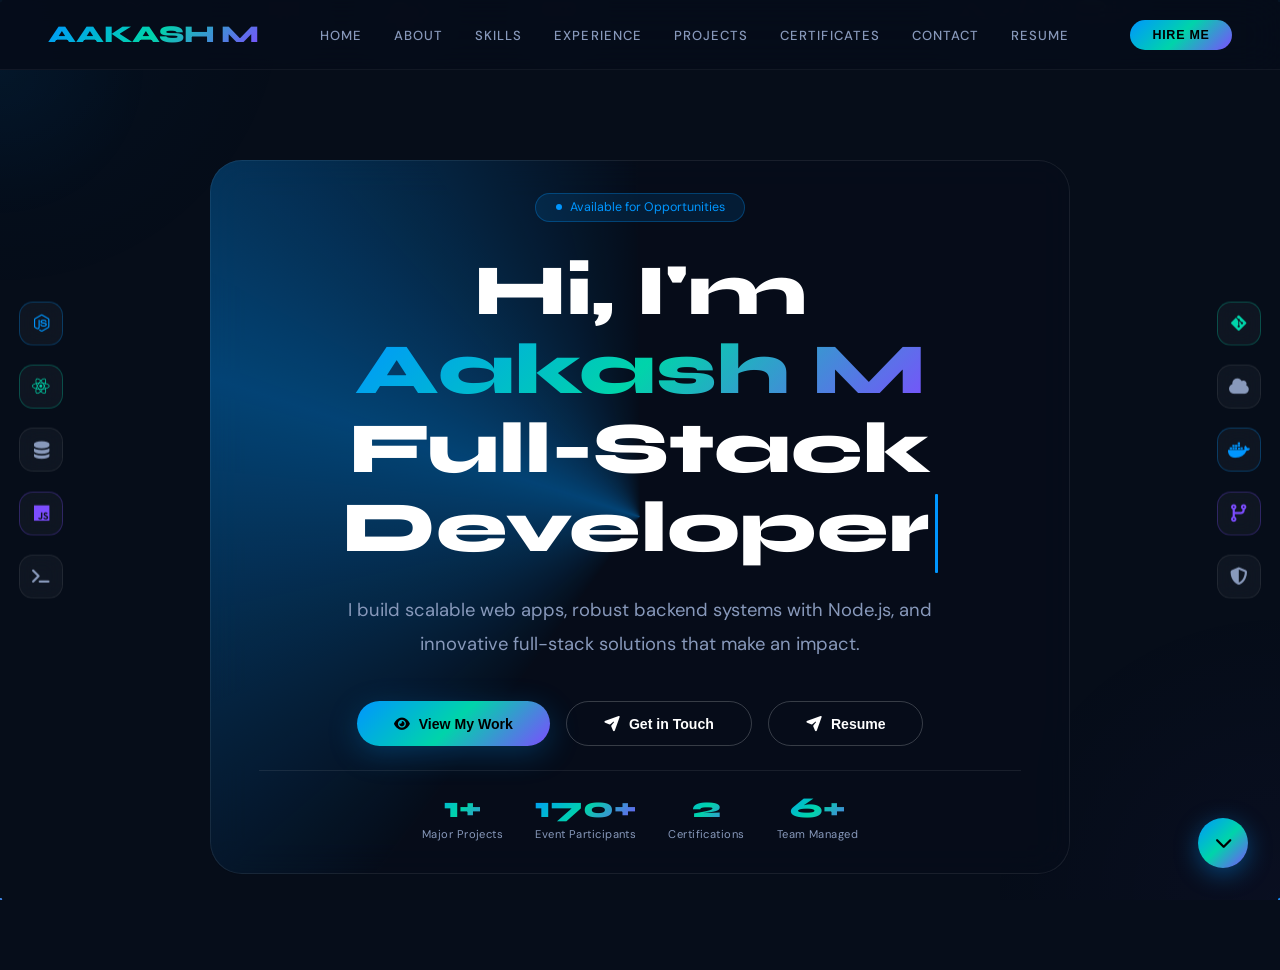
==== commit 068bb43d: "Update index.html" ====
--- a/index.html
+++ b/index.html
@@ -398,8 +398,8 @@
     .page-container {
       position: relative;
       width: 100%;
-      height: calc(100vh - 50px);
-      margin-top: 50px;
+      height: calc(100vh - 70px);
+      margin-top: 70px;
       overflow: hidden;
     }
 
@@ -1522,10 +1522,11 @@
       .about-grid {
         grid-template-columns: 1fr;
         text-align: center;
+        gap: 2rem;
       }
 
       .about-text {
-        padding-top: 1.5rem;
+        padding-top: 0;
       }
 
       .side-visual {
@@ -1534,6 +1535,10 @@
 
       .section-inner {
         padding: 0 1rem;
+      }
+
+      .avatar-container {
+        max-width: 100%;
       }
     }
 
@@ -1618,7 +1623,7 @@
       }
 
       section {
-        padding: 3rem 0.9rem;
+        padding: 2.5rem 0.9rem;
       }
 
       .about-text,
@@ -1627,7 +1632,7 @@
       }
 
       .sec-title {
-        font-size: 2rem;
+        font-size: 1.8rem;
       }
 
       .sec-sub {
@@ -1654,6 +1659,189 @@
 
       .contact-form-wrap {
         padding: 1.5rem;
+      }
+
+      .hero-banner {
+        min-height: auto;
+        padding: 1rem;
+      }
+
+      .avatar-ring {
+        width: 180px;
+        height: 180px;
+      }
+
+      .avatar-initials {
+        font-size: 2.2rem;
+      }
+
+      .avatar-badge {
+        font-size: 0.62rem;
+        padding: 0.35rem 0.7rem;
+      }
+
+      .avatar-badge.b1 {
+        top: -5px;
+        right: 0;
+      }
+
+      .avatar-badge.b2 {
+        bottom: 10px;
+        right: -5px;
+      }
+
+      .avatar-badge.b3 {
+        bottom: 60px;
+        left: -5px;
+      }
+
+      .timeline {
+        padding-left: 2rem;
+      }
+
+      .tl-dot {
+        left: -1.5rem;
+        width: 14px;
+        height: 14px;
+      }
+
+      .tl-role {
+        font-size: 1rem;
+      }
+
+      .home-3d-section section {
+        padding: 2.5rem 0.9rem 2rem !important;
+      }
+
+      .skills-grid {
+        gap: 1.2rem;
+      }
+
+      .skill-card {
+        padding: 1.4rem;
+      }
+
+      #scrollArrowBtn {
+        bottom: 1rem;
+        right: 1rem;
+        width: 42px;
+        height: 42px;
+        font-size: 0.95rem;
+      }
+
+      .cert-modal-content {
+        padding: 1rem;
+        width: 95%;
+      }
+
+      .cert-modal-img {
+        max-height: 55vh;
+      }
+    }
+
+    @media(max-width:400px) {
+      .hero h1 {
+        font-size: 1.3rem;
+      }
+
+      .hero-tag {
+        font-size: 0.68rem;
+        padding: 0.3rem 0.9rem;
+      }
+
+      .hero-content {
+        padding: 1rem 0.8rem;
+      }
+
+      .hero-content::before {
+        border-radius: 20px;
+      }
+
+      .avatar-ring {
+        width: 140px;
+        height: 140px;
+      }
+
+      .avatar-initials {
+        font-size: 1.8rem;
+      }
+
+      .avatar-badge.b1 {
+        top: -10px;
+        right: 0;
+      }
+
+      .avatar-badge.b2 {
+        bottom: 5px;
+        right: -5px;
+      }
+
+      .avatar-badge.b3 {
+        bottom: 45px;
+        left: -5px;
+      }
+
+      .sec-title {
+        font-size: 1.5rem;
+      }
+
+      .contact-box {
+        padding: 1.5rem 1rem;
+        border-radius: 24px;
+      }
+
+      .contact-form-wrap {
+        padding: 1rem;
+      }
+
+      .clink {
+        padding: 0.6rem 1.2rem;
+        font-size: 0.82rem;
+      }
+
+      .nav-logo {
+        font-size: 1.2rem;
+      }
+
+      nav {
+        padding: 0.7rem 0.7rem;
+      }
+
+      .hamburger span {
+        width: 18px;
+      }
+
+      section {
+        padding: 2rem 0.7rem;
+      }
+
+      .about-highlight {
+        padding: 1rem 1.2rem;
+      }
+
+      .home-3d-section section {
+        padding: 2rem 0.7rem 1.5rem !important;
+      }
+
+      .tl-item {
+        margin-bottom: 2rem;
+      }
+
+      .project-card {
+        padding: 1.4rem;
+      }
+
+      .avatar-container > div:last-child {
+        max-width: 200px !important;
+        font-size: 0.65rem !important;
+      }
+
+      .cert-title-display {
+        font-size: 1rem;
+      }
+
+      .cert-modal-content {
+        padding: 0.8rem;
       }
     }
 
@@ -1798,7 +1986,7 @@
     <div class="splash-bar-wrap">
       <div class="splash-bar"></div>
     </div>
-    <div class="splash-sub">Full-Stack Developer Â· Loading Portfolio</div>
+    <div class="splash-sub">Full-Stack Developer . Loading Portfolio</div>
   </div>
 
   <div class="page-loader" id="pageLoader">
@@ -2022,16 +2210,16 @@
           <div class="timeline">
             <div class="tl-item reveal">
               <div class="tl-dot"></div>
-              <div class="tl-date"><i class="fas fa-calendar-alt" style="margin-right:6px"></i>2024 â€” Present</div>
+              <div class="tl-date"><i class="fas fa-calendar-alt" style="margin-right:6px"></i>2024 - Present</div>
               <div class="tl-role">Symposium Coordinator</div>
               <div class="tl-company"><i class="fas fa-building" style="margin-right:6px"></i>Auratrix Events</div>
-              <div class="tl-desc">Leading 500+ participant technical symposiums end-to-end â€” planning, logistics,
+              <div class="tl-desc">Leading 500+ participant technical symposiums end-to-end - planning, logistics,
                 volunteer management (20+ team members).</div>
               <div><span class="tl-badge">Event Management</span><span class="tl-badge">Team Leadership</span></div>
             </div>
             <div class="tl-item reveal">
               <div class="tl-dot"></div>
-              <div class="tl-date"><i class="fas fa-calendar-alt" style="margin-right:6px"></i>Jun 2024 â€” Aug 2024
+              <div class="tl-date"><i class="fas fa-calendar-alt" style="margin-right:6px"></i>Jun 2024 - Aug 2024
               </div>
               <div class="tl-role">IBM Project Intern</div>
               <div class="tl-company"><i class="fab fa-ibm" style="margin-right:6px"></i>IBM</div>
@@ -2697,6 +2885,10 @@
               });
             });
 
+            // Re-bind contact form in cloned section
+            const clonedForm = cloned.querySelector('#contact-form');
+            if (clonedForm) setupContactForm(clonedForm);
+
             wrapper.appendChild(cloned);
             homeSection.appendChild(wrapper);
           }
@@ -2833,85 +3025,28 @@
     });
 
     // Contact Form Submission
-    const contactForm = document.getElementById('contact-form');
-    if (contactForm) {
-      contactForm.addEventListener('submit', function(e) {
+    function setupContactForm(formEl) {
+      if (!formEl) return;
+      formEl.addEventListener('submit', function(e) {
         e.preventDefault();
-        
-        const submitBtn = document.getElementById('form-submit-btn');
-        const submitIcon = document.getElementById('submit-icon');
-        const submitText = document.getElementById('submit-text');
-        const statusDiv = document.getElementById('form-status');
-        
-        // Show loading state
-        submitBtn.disabled = true;
-        submitBtn.style.opacity = "0.8";
-        submitIcon.className = "fas fa-spinner fa-spin";
-        submitText.textContent = "Sending...";
-        statusDiv.style.display = "none";
-        
-        const formData = {
-          name: document.getElementById('form-name').value,
-          email: document.getElementById('form-email').value,
-          subject: document.getElementById('form-subject').value,
-          message: document.getElementById('form-message').value
-        };
-        
-        fetch("https://formsubmit.co/ajax/aakashmadhavan80@gmail.com", {
-          method: "POST",
-          headers: {
-            "Content-Type": "application/json",
-            "Accept": "application/json"
-          },
-          body: JSON.stringify(formData)
-        })
-        .then(response => response.json())
-        .then(data => {
-          // Success
-          submitBtn.disabled = false;
-          submitBtn.style.opacity = "";
-          submitIcon.className = "fas fa-check";
-          submitText.textContent = "Sent Successfully!";
-          submitBtn.style.background = "#28a745"; // Success green color
-          
-          statusDiv.style.display = "block";
-          statusDiv.style.color = "#28a745";
-          statusDiv.style.background = "rgba(40, 167, 69, 0.1)";
-          statusDiv.style.border = "1px solid rgba(40, 167, 69, 0.2)";
-          statusDiv.innerHTML = "<i class='fas fa-check-circle'></i> Thank you! Your message has been sent. First-time users please check your email inbox to confirm/activate submissions.";
-          
-          contactForm.reset();
-          
-          // Reset button style after 5 seconds
-          setTimeout(() => {
-            submitIcon.className = "fas fa-paper-plane";
-            submitText.textContent = "Send Message";
-            submitBtn.style.background = ""; // Reset to default theme color
-          }, 5000);
-        })
-        .catch(error => {
-          // Error
-          console.error("Error submitting contact form:", error);
-          submitBtn.disabled = false;
-          submitBtn.style.opacity = "";
-          submitIcon.className = "fas fa-exclamation-triangle";
-          submitText.textContent = "Error Sending";
-          submitBtn.style.background = "#dc3545"; // Error red color
-          
-          statusDiv.style.display = "block";
-          statusDiv.style.color = "#dc3545";
-          statusDiv.style.background = "rgba(220, 53, 69, 0.1)";
-          statusDiv.style.border = "1px solid rgba(220, 53, 69, 0.2)";
-          statusDiv.innerHTML = "<i class='fas fa-exclamation-circle'></i> Oops! Something went wrong. Please try again or email directly.";
-          
-          setTimeout(() => {
-            submitIcon.className = "fas fa-paper-plane";
-            submitText.textContent = "Send Message";
-            submitBtn.style.background = "";
-          }, 5000);
-        });
+        const btn = formEl.querySelector('#form-submit-btn');
+        const icon = formEl.querySelector('#submit-icon');
+        const txt = formEl.querySelector('#submit-text');
+        if (!btn) return;
+        btn.disabled = true;
+        icon.className = "fas fa-check";
+        txt.textContent = "Message Sent";
+        btn.style.background = "#28a745";
+        formEl.reset();
+        setTimeout(() => {
+          btn.disabled = false;
+          icon.className = "fas fa-paper-plane";
+          txt.textContent = "Send Message";
+          btn.style.background = "";
+        }, 3000);
       });
     }
+    setupContactForm(document.getElementById('contact-form'));
 
     // Initial check
     setTimeout(checkScrollPosition, 3500);
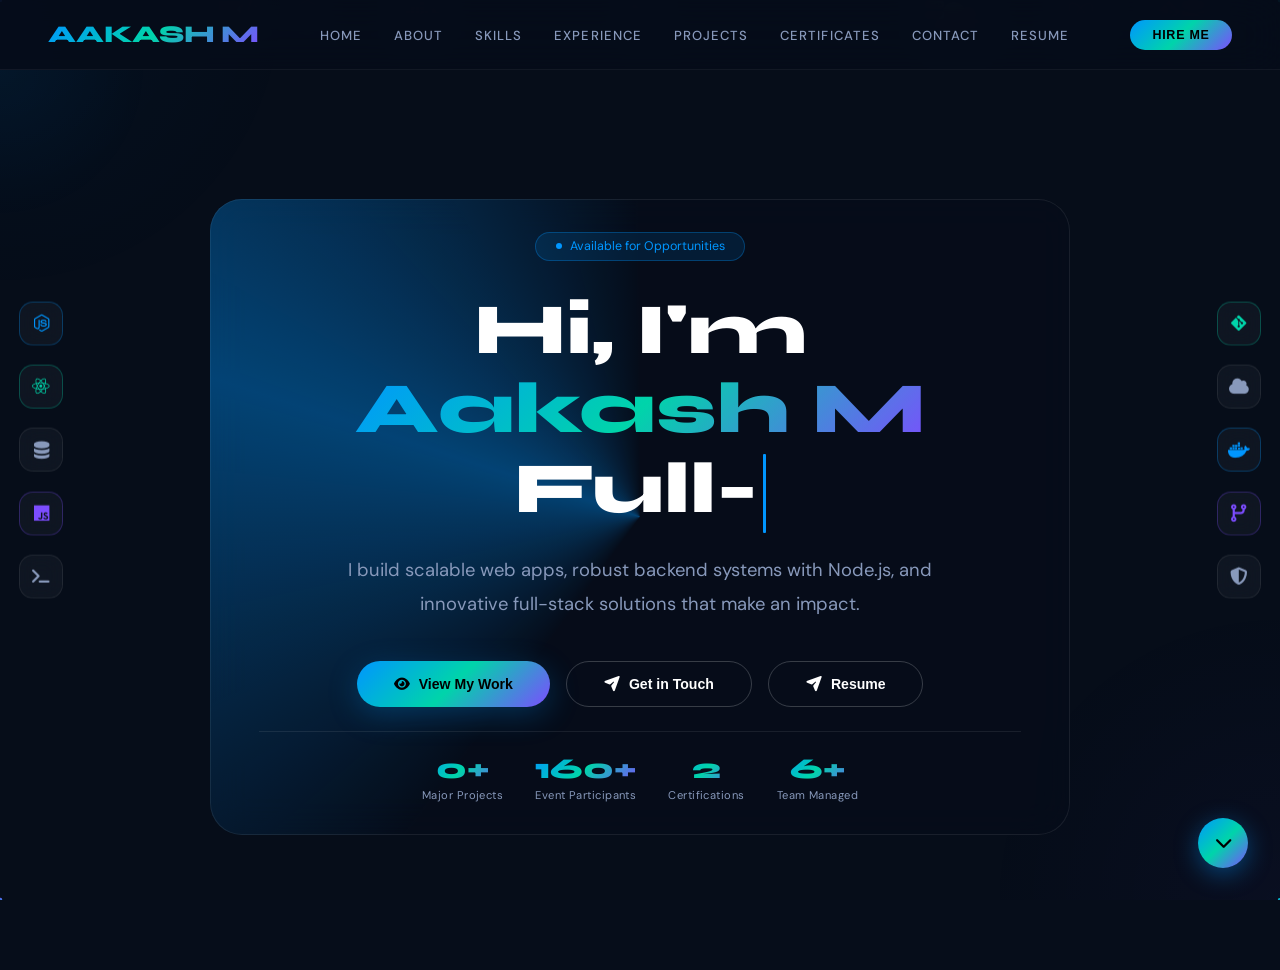
==== commit 3da4eab0: "Update index.html" ====
--- a/index.html
+++ b/index.html
@@ -2756,6 +2756,9 @@
 
     function switchPage(pageId) {
       if (!pages.includes(pageId) || activePageId === pageId) return;
+      if (location.hash !== '#' + pageId) {
+        history.pushState(null, '', '#' + pageId);
+      }
       const loader = document.getElementById('pageLoader');
       if (loader) loader.classList.add('active');
 
@@ -3048,6 +3051,19 @@
     }
     setupContactForm(document.getElementById('contact-form'));
 
+    // Hash-based URL routing
+    window.addEventListener('hashchange', function() {
+      const hash = location.hash.replace('#', '') || 'home';
+      if (pages.includes(hash) && hash !== activePageId) {
+        switchPage(hash);
+      }
+    });
+
+    const initHash = location.hash.replace('#', '') || 'home';
+    if (pages.includes(initHash) && initHash !== 'home') {
+      setTimeout(function() { switchPage(initHash); }, 100);
+    }
+
     // Initial check
     setTimeout(checkScrollPosition, 3500);
   </script>
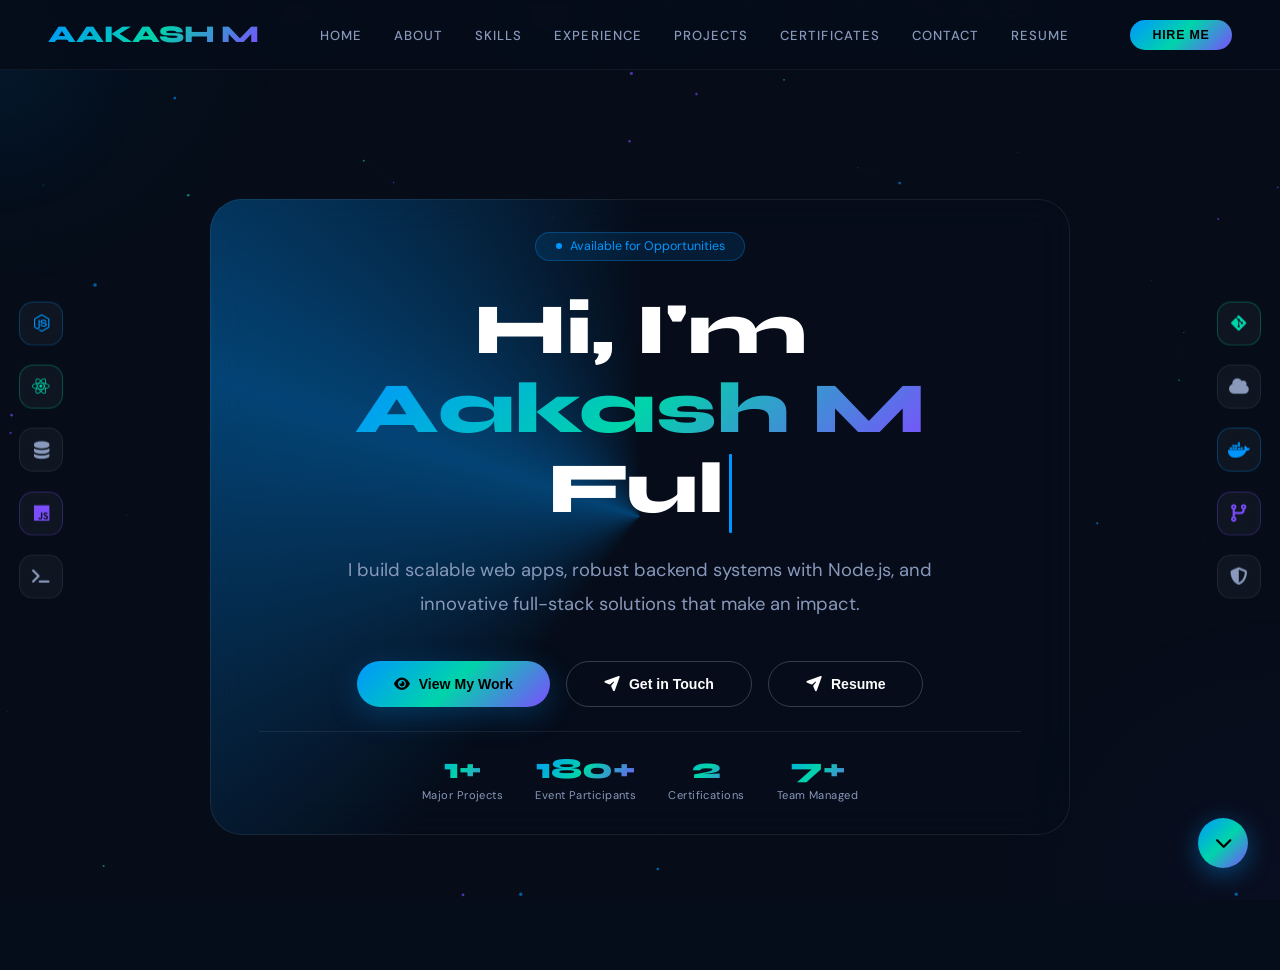
==== commit cfc7ca13: "Update index.html" ====
--- a/index.html
+++ b/index.html
@@ -1842,6 +1842,24 @@
 
       .cert-modal-content {
         padding: 0.8rem;
+      }
+    }
+
+    @media(max-width:560px) {
+      .cert-card {
+        padding: 1.2rem;
+      }
+      .certs-grid {
+        gap: 1rem;
+      }
+      .cert-card > div:last-child {
+        flex-direction: column;
+        gap: 0.6rem;
+        align-items: stretch;
+      }
+      .cert-card > div:last-child .view-cert-btn {
+        width: 100%;
+        justify-content: center;
       }
     }
 
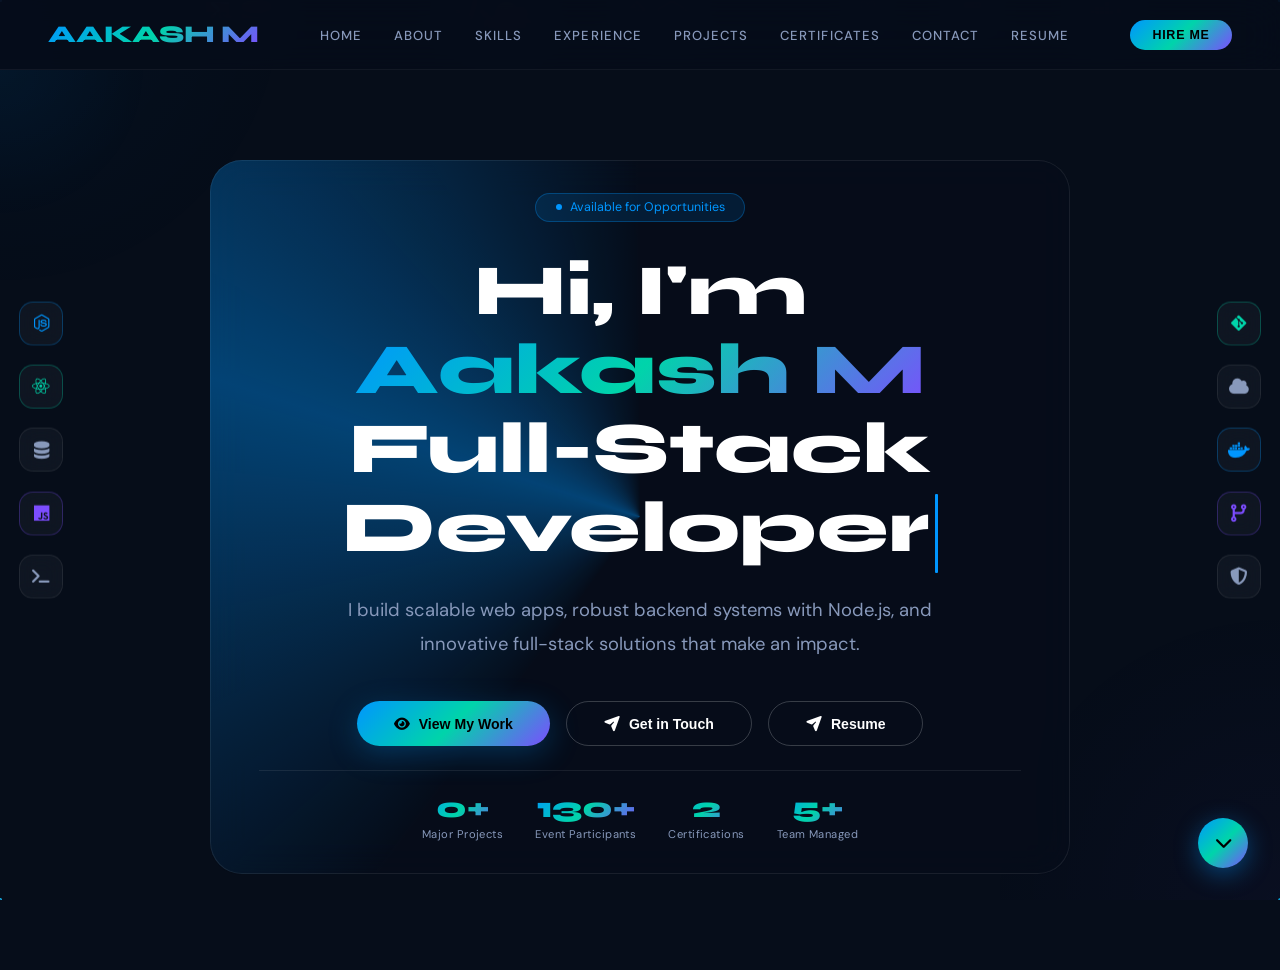
==== commit 111f748e: "Update index.html" ====
--- a/index.html
+++ b/index.html
@@ -606,16 +606,18 @@
 
     @media (max-width: 768px) {
       .home-3d-section {
-        transform: perspective(800px) rotateX(6deg) translateY(30px) scale(0.98);
-        margin-bottom: 1rem;
+        transform: translateY(30px) scale(0.98);
+        perspective: none;
+        transform-style: flat;
+        margin-bottom: 0.5rem;
       }
 
       .home-3d-section.opened {
-        transform: perspective(800px) rotateX(0deg) translateY(0) scale(1);
+        transform: translateY(0) scale(1);
       }
 
       .home-3d-section section {
-        padding: 4rem 1rem 3rem !important;
+        padding: 3rem 1rem 2rem !important;
       }
     }
 
@@ -1709,8 +1711,15 @@
         font-size: 1rem;
       }
 
+      .home-3d-section {
+        transform: translateY(20px) scale(0.98);
+        perspective: none;
+      }
+      .home-3d-section.opened {
+        transform: translateY(0) scale(1);
+      }
       .home-3d-section section {
-        padding: 2.5rem 0.9rem 2rem !important;
+        padding: 2rem 0.9rem 1.5rem !important;
       }
 
       .skills-grid {
@@ -1819,8 +1828,15 @@
         padding: 1rem 1.2rem;
       }
 
+      .home-3d-section {
+        transform: translateY(15px) scale(0.98);
+        perspective: none;
+      }
+      .home-3d-section.opened {
+        transform: translateY(0) scale(1);
+      }
       .home-3d-section section {
-        padding: 2rem 0.7rem 1.5rem !important;
+        padding: 1.5rem 0.7rem 1rem !important;
       }
 
       .tl-item {
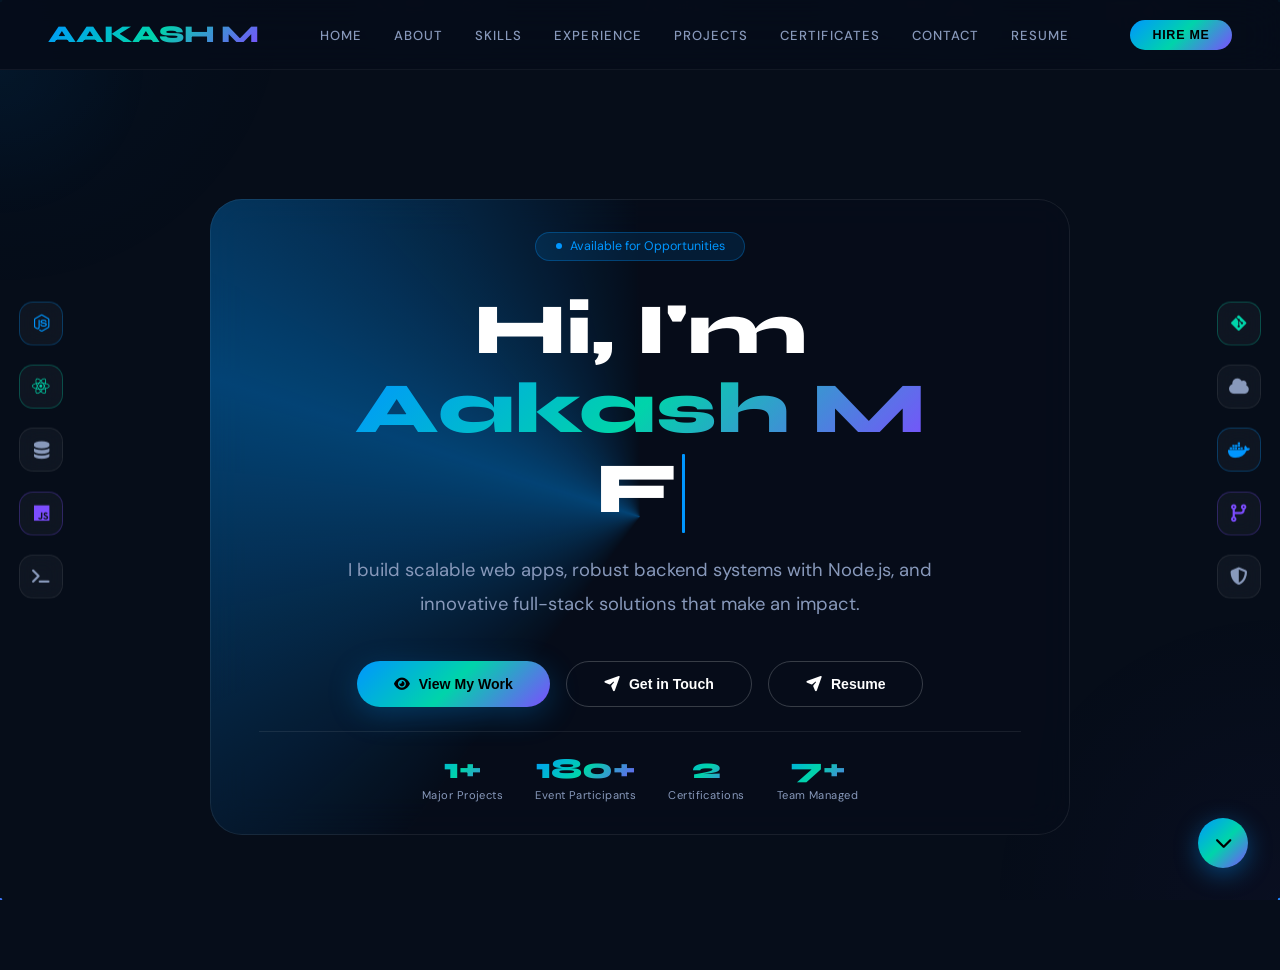
==== commit 36f8d9f5: "Update index.html" ====
--- a/index.html
+++ b/index.html
@@ -617,7 +617,7 @@
       }
 
       .home-3d-section section {
-        padding: 3rem 1rem 2rem !important;
+        padding: 3rem 1rem 3.5rem !important;
       }
     }
 
@@ -1625,7 +1625,7 @@
       }
 
       section {
-        padding: 2.5rem 0.9rem;
+        padding: 2.5rem 0.9rem 3rem;
       }
 
       .about-text,
@@ -1719,7 +1719,7 @@
         transform: translateY(0) scale(1);
       }
       .home-3d-section section {
-        padding: 2rem 0.9rem 1.5rem !important;
+        padding: 2rem 0.9rem 2.5rem !important;
       }
 
       .skills-grid {
@@ -1821,7 +1821,7 @@
       }
 
       section {
-        padding: 2rem 0.7rem;
+        padding: 2rem 0.7rem 3rem;
       }
 
       .about-highlight {
@@ -1836,7 +1836,7 @@
         transform: translateY(0) scale(1);
       }
       .home-3d-section section {
-        padding: 1.5rem 0.7rem 1rem !important;
+        padding: 1.5rem 0.7rem 2.5rem !important;
       }
 
       .tl-item {
@@ -1977,6 +1977,7 @@
       object-fit: contain;
       background: #fff;
       margin-bottom: 0.5rem;
+      transition: opacity 0.2s ease;
     }
 
     .cert-title-display {
@@ -2771,7 +2772,9 @@
     document.querySelectorAll('.view-cert-btn').forEach(btn => {
       btn.addEventListener('click', () => {
         certModalTitle.textContent = btn.getAttribute('data-title');
+        certModalImg.style.opacity = '0';
         certModalImg.src = btn.getAttribute('data-img');
+        certModalImg.onload = function() { certModalImg.style.opacity = '1'; };
         certModal.classList.add('open');
       });
     });
@@ -2908,7 +2911,9 @@
             cloned.querySelectorAll('.view-cert-btn').forEach(btn => {
               btn.addEventListener('click', () => {
                 certModalTitle.textContent = btn.getAttribute('data-title');
+                certModalImg.style.opacity = '0';
                 certModalImg.src = btn.getAttribute('data-img');
+                certModalImg.onload = function() { certModalImg.style.opacity = '1'; };
                 certModal.classList.add('open');
               });
             });
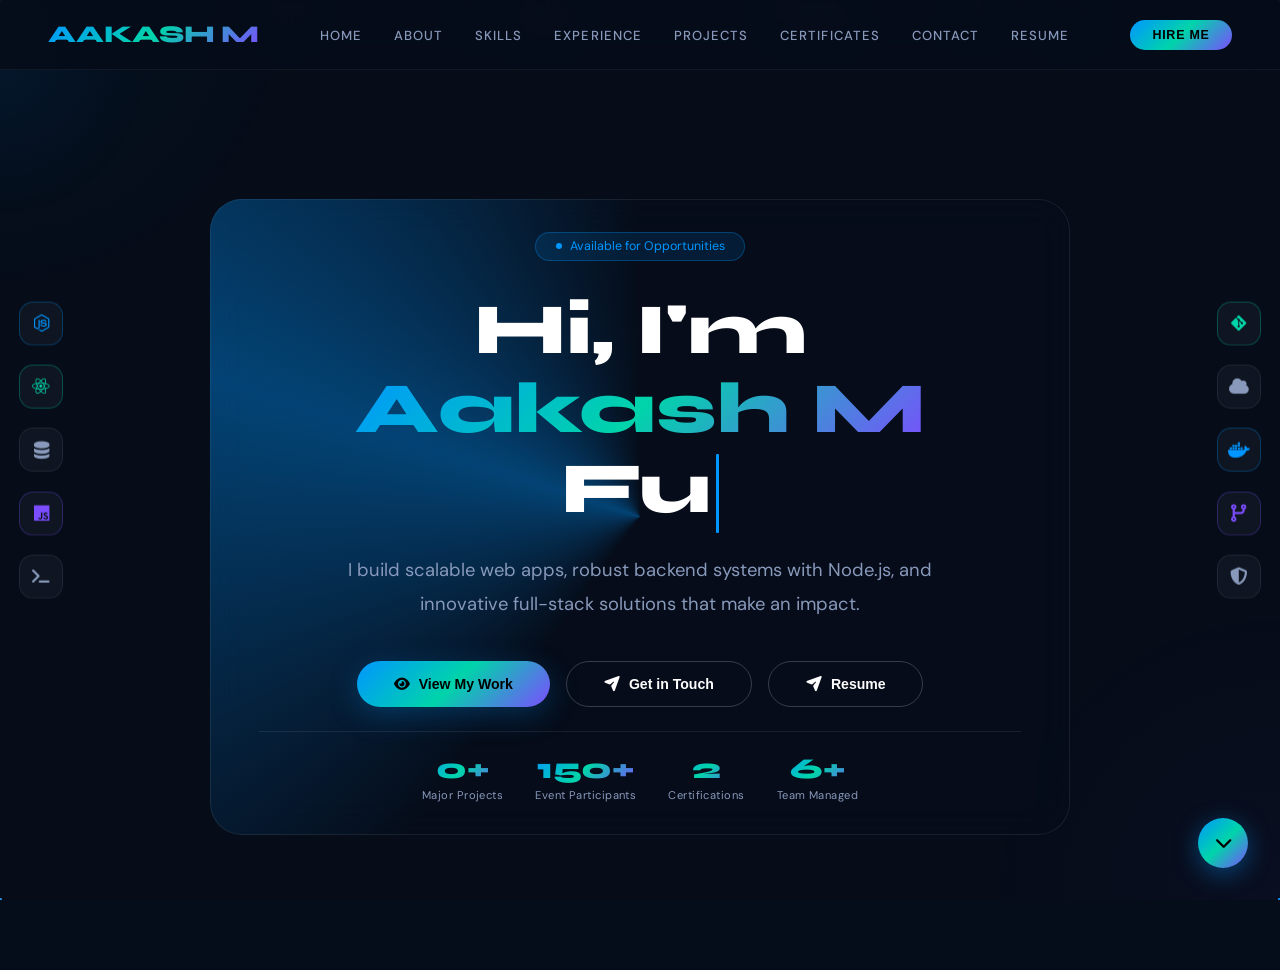
==== commit bed72764: "Update index.html" ====
--- a/index.html
+++ b/index.html
@@ -617,7 +617,12 @@
       }
 
       .home-3d-section section {
-        padding: 3rem 1rem 3.5rem !important;
+        padding: 3rem 1rem 2rem !important;
+      }
+      .home-3d-section section::after {
+        content: '';
+        display: block;
+        height: 3rem;
       }
     }
 
@@ -1625,7 +1630,13 @@
       }
 
       section {
-        padding: 2.5rem 0.9rem 3rem;
+        padding: 2.5rem 0.9rem;
+      }
+
+      section::after {
+        content: '';
+        display: block;
+        height: 3rem;
       }
 
       .about-text,
@@ -1821,7 +1832,12 @@
       }
 
       section {
-        padding: 2rem 0.7rem 3rem;
+        padding: 2rem 0.7rem;
+      }
+      section::after {
+        content: '';
+        display: block;
+        height: 2.5rem;
       }
 
       .about-highlight {
@@ -1836,7 +1852,12 @@
         transform: translateY(0) scale(1);
       }
       .home-3d-section section {
-        padding: 1.5rem 0.7rem 2.5rem !important;
+        padding: 1.5rem 0.7rem 1.5rem !important;
+      }
+      .home-3d-section section::after {
+        content: '';
+        display: block;
+        height: 2.5rem;
       }
 
       .tl-item {
@@ -2770,11 +2791,16 @@
     const certModalClose = document.getElementById('certModalClose');
 
     document.querySelectorAll('.view-cert-btn').forEach(btn => {
-      btn.addEventListener('click', () => {
-        certModalTitle.textContent = btn.getAttribute('data-title');
+      btn.addEventListener('click', function() {
+        certModalTitle.textContent = this.getAttribute('data-title');
         certModalImg.style.opacity = '0';
-        certModalImg.src = btn.getAttribute('data-img');
-        certModalImg.onload = function() { certModalImg.style.opacity = '1'; };
+        certModalImg.src = '';
+        void certModalImg.offsetHeight;
+        certModalImg.src = this.getAttribute('data-img');
+        var showImg = function() { certModalImg.style.opacity = '1'; };
+        certModalImg.onload = showImg;
+        certModalImg.onerror = showImg;
+        setTimeout(showImg, 800);
         certModal.classList.add('open');
       });
     });
@@ -2908,12 +2934,17 @@
             cloned.removeAttribute('style');
 
             // Re-bind certificate view buttons in the cloned version
-            cloned.querySelectorAll('.view-cert-btn').forEach(btn => {
-              btn.addEventListener('click', () => {
-                certModalTitle.textContent = btn.getAttribute('data-title');
+            cloned.querySelectorAll('.view-cert-btn').forEach(function(btn) {
+              btn.addEventListener('click', function() {
+                certModalTitle.textContent = this.getAttribute('data-title');
                 certModalImg.style.opacity = '0';
-                certModalImg.src = btn.getAttribute('data-img');
-                certModalImg.onload = function() { certModalImg.style.opacity = '1'; };
+                certModalImg.src = '';
+                void certModalImg.offsetHeight;
+                certModalImg.src = this.getAttribute('data-img');
+                var showImg = function() { certModalImg.style.opacity = '1'; };
+                certModalImg.onload = showImg;
+                certModalImg.onerror = showImg;
+                setTimeout(showImg, 800);
                 certModal.classList.add('open');
               });
             });
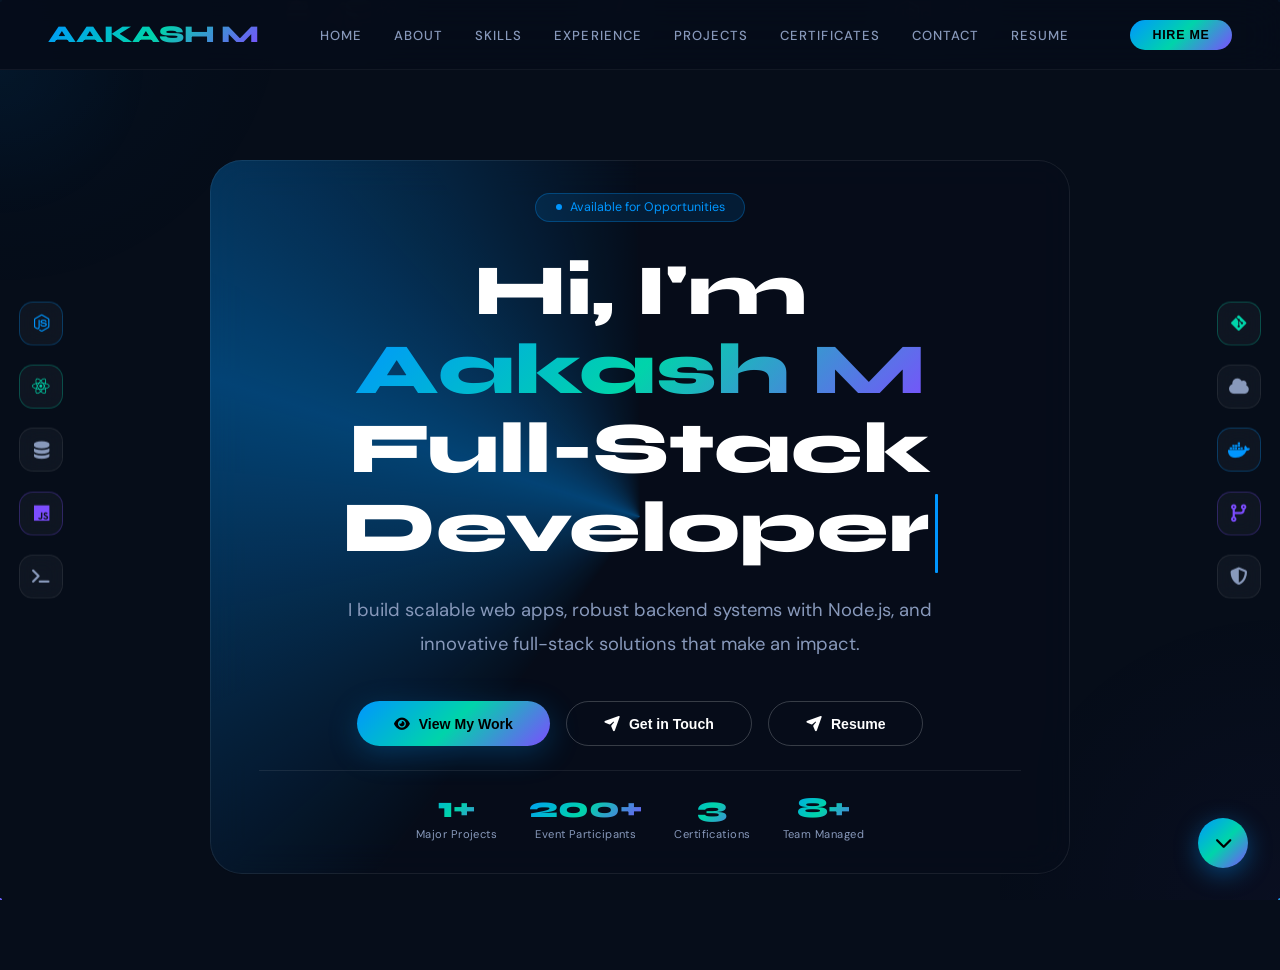
==== commit 3113cd5c: "Update index.html" ====
--- a/index.html
+++ b/index.html
@@ -4,6 +4,7 @@
 <head>
   <meta charset="UTF-8">
   <meta name="viewport" content="width=device-width, initial-scale=1.0, viewport-fit=cover">
+  <meta name="google-site-verification" content="Fjl561i7sgS6PVXxTwR1uMu_hu_FkIrxT8zNSl7be4s" />
   <title>Aakash M | Full-Stack Dev Portfolio</title>
   <link
     href="https://fonts.googleapis.com/css2?family=Syne:wght@400;600;700;800&family=DM+Sans:wght@300;400;500;600;700&display=swap"
